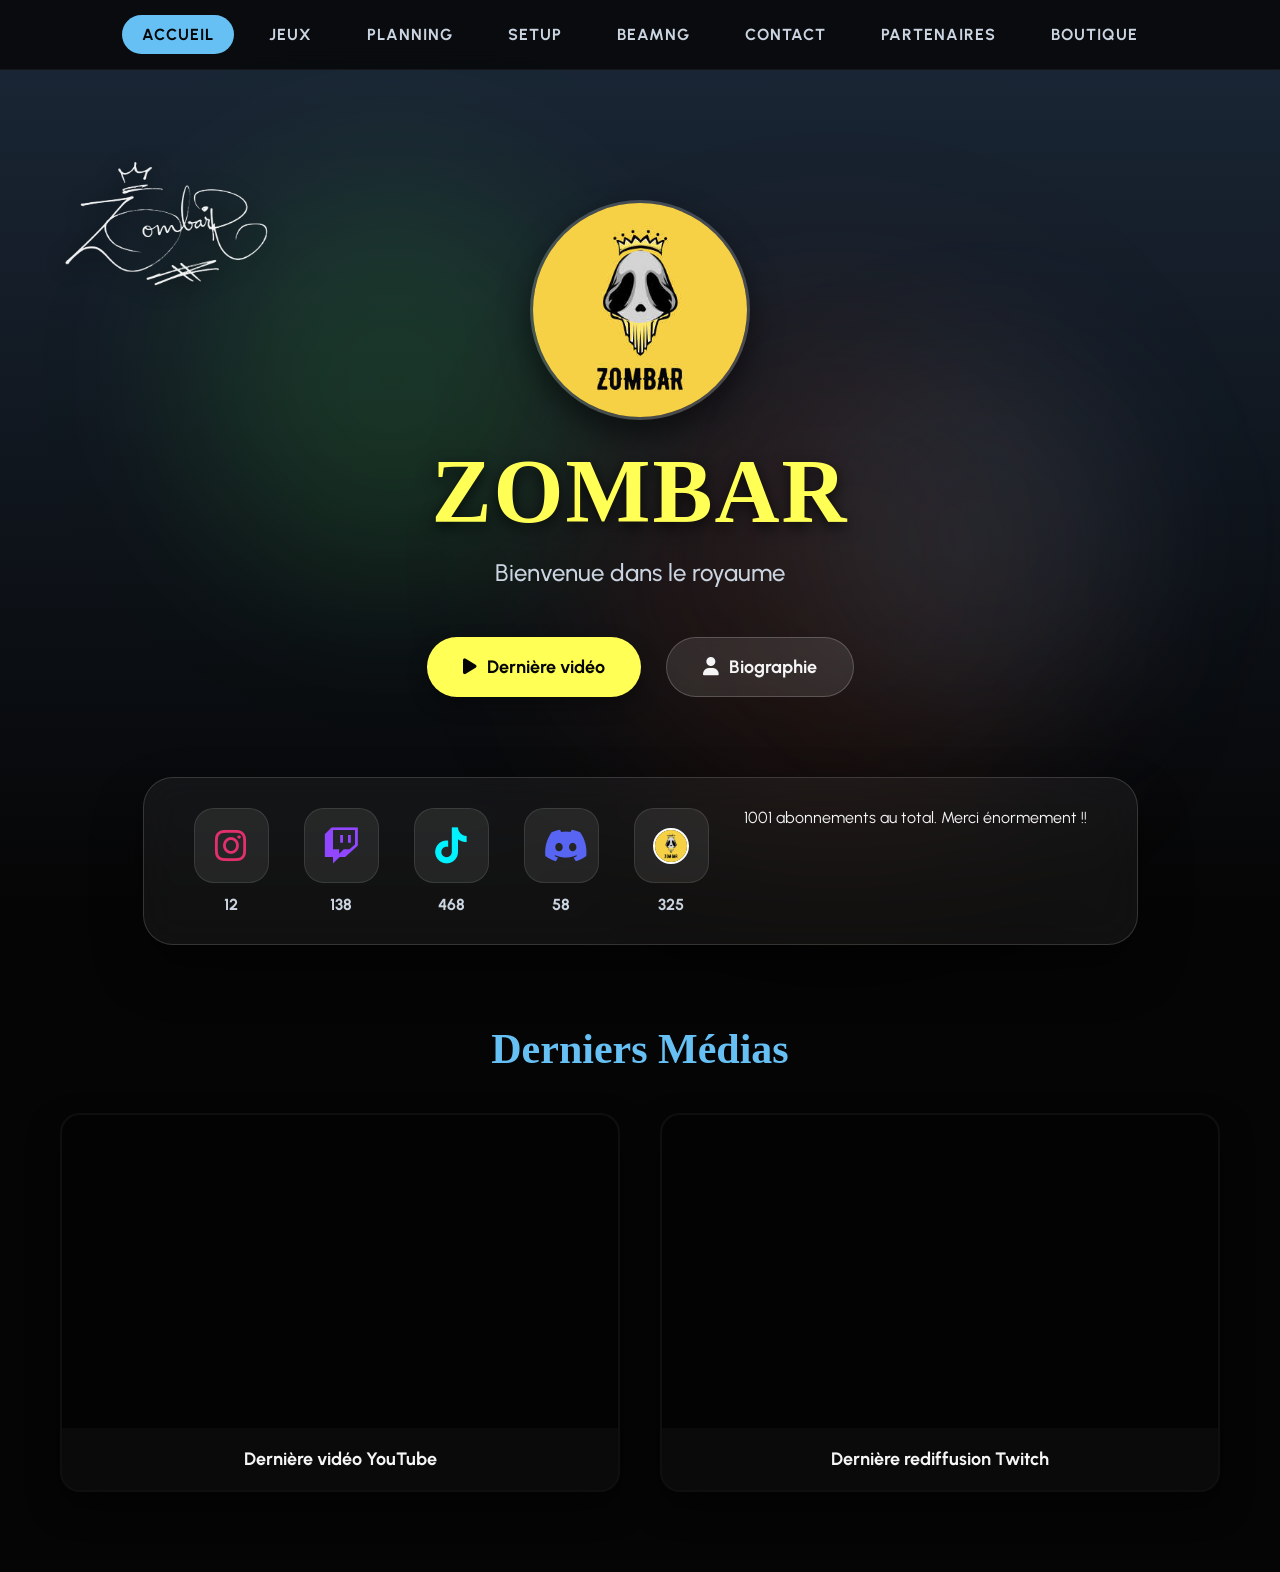
==== index.html @ a359ed3a "Update index.html" ====
<!DOCTYPE html>
<html lang="fr">
<head>
    <!-- Icône pour les onglets du navigateur (Favicon) -->
<link rel="icon" type="image/jpeg" href="logo.jpg?v=9">

<!-- Icône pour l'écran d'accueil iOS (iPhone/iPad) -->
<link rel="apple-touch-icon" href="logo.jpg?v=9">

<!-- Icône de secours pour Android et navigateurs -->
<link rel="shortcut icon" href="logo.jpg?v=9">
    <meta charset="UTF-8">
    <meta name="viewport" content="width=device-width, initial-scale=1.0">
    <title>ZOMBAR - Le Royaume</title>
    <link rel="preconnect" href="https://fonts.googleapis.com">
    <link rel="preconnect" href="https://fonts.gstatic.com" crossorigin>
    <link href="https://fonts.googleapis.com/css2?family=Permanent+Marker&family=Urbanist:wght@400;500;700&display=swap" rel="stylesheet">
    <link rel="stylesheet" href="https://cdnjs.cloudflare.com/ajax/libs/font-awesome/6.5.1/css/all.min.css">
    <link rel="stylesheet" href="style.css?v=7">
</head>
<body>

    <div class="glow-overlay">
        <div class="glow-green"></div>
        <div class="glow-orange"></div>
        <div class="glow-blue"></div>
    </div>

    <header class="site-header">
        <div class="signature-container">
            <img src="signature.png" alt="Signature Zombar" class="signature-img">
        </div>
    </header>

    <main>
        <div class="logo-wrapper">
            <img src="logo.jpg" alt="Logo Zombar" class="logo-img">
        </div>

        <div class="hero-text">
            <h1 class="main-title">ZOMBAR</h1>
            <p class="sub-title">Bienvenue dans le royaume</p>
        </div>

        <div class="hero-buttons">
            <a href="#last-media" class="btn-main">
                <i class="fa-solid fa-play"></i> Dernière vidéo
            </a>
            <a href="biography.html" class="btn-secondary">
                <i class="fa-solid fa-user"></i> Biographie
            </a>
        </div>

        <div class="navbar-container">
            <nav>
                <ul class="navbar">
                    <li class="nav-item"><a href="index.html" style="background: var(--steam-blue); color: var(--dark-bg);">Accueil</a></li>
                    <li class="nav-item"><a href="jeux.html">Jeux</a></li>
                    <li class="nav-item"><a href="planning.html">Planning</a></li>
                    <li class="nav-item"><a href="setup.html">Setup</a></li>
                    <li class="nav-item"><a href="beamng.html">BeamNG</a></li>
                    <li class="nav-item"><a href="suggestions.html">Contact</a></li>
                    <li class="nav-item"><a href="partenaires.html">Partenaires</a></li>
                    <li class="nav-item"><a href="boutique.html">Boutique</a></li>
                </ul>
            </nav>
        </div>

        <div class="social-stats-wrapper">
            <div class="social-glass-box">
                
                <a href="https://instagram.com" target="_blank" class="social-card">
                    <div class="social-icon-box"><i class="fa-brands fa-instagram"></i></div>
                    <div class="social-count">12</div>
                </a>

                <a href="https://twitch.tv/zombarytb" target="_blank" class="social-card">
                    <div class="social-icon-box"><i class="fa-brands fa-twitch"></i></div>
                    <div class="social-count">138</div>
                </a>

                <a href="https://www.tiktok.com/@zombarytb" target="_blank" class="social-card">
                    <div class="social-icon-box"><i class="fa-brands fa-tiktok"></i></div>
                    <div class="social-count">468</div>
                </a>

                <a href="https://discord.gg/CXp7zteBKh" target="_blank" class="social-card">
                    <div class="social-icon-box"><i class="fa-brands fa-discord"></i></div>
                    <div class="social-count">58</div>
                </a>

                <a href="https://www.youtube.com/@zambar4487" target="_blank" class="social-card">
                    <div class="social-icon-box"><img src="logo.jpg" alt="Logo 1" class="custom-logo-net"></div>
                    <div class="social-count">325</div>
                </a>
                <p> 1001 abonnements au total. Merci énormement !! </p>

            </div>
        </div>

        <section id="last-media" class="media-section">
            <h2>Derniers Médias</h2>
            <div class="media-grids">
                
                <div class="video-container">
                    <div class="video-responsive">
                        <iframe src="https://www.youtube.com/watch?v=kzViuHuEqWg" title="Dernière vidéo YouTube" allow="accelerometer; autoplay; clipboard-write; encrypted-media; gyroscope; picture-in-picture; web-share" allowfullscreen></iframe>
                    </div>
                    <div class="video-title">Dernière vidéo YouTube</div>
                </div>
                
                <div class="video-container">
                    <div class="video-responsive"> 
                        <iframe src="https://player.twitch.tv/?channel=zombarytb&parent=localhost&parent=127.0.0.1&parent=zombarytb.github.io" allowfullscreen="true" scrolling="no" style="width: 100%; height: 100%; border: none;"></iframe>
                    </div>
                    <div class="video-title">Dernière rediffusion Twitch</div>
                </div>

            </div>
        </section>

    </main>

</body>
</html>
---- style.css ----
/* =========================================
   1. VARIABLES & RESET
========================================= */
:root {
    --minecraft-green: #55FF55;
    --beamng-orange: #F15A24;
    --steam-blue: #66C0F4;
    --zombar-yellow: #FFFF55;
    --dark-bg: #050505;
    --text-color: #F5F5F5;
    --text-muted: #CBD5E1;
}

* { margin: 0; padding: 0; box-sizing: border-box; }

body {
    font-family: 'Urbanist', sans-serif;
    background-color: var(--dark-bg);
    color: var(--text-color);
    min-height: 100vh;
    overflow-x: hidden;
    position: relative;
    padding-top: 100px; /* Espace pour la navbar fixée */
}

/* =========================================
   2. FOND & LUEURS D'AMBIANCE
========================================= */
body::before {
    content: '';
    position: fixed;
    top: 0; left: 0; width: 100%; height: 100%;
    background: linear-gradient(to bottom, #1b2838 0%, var(--dark-bg) 100%);
    z-index: -2;
}

.glow-overlay { position: fixed; top: 0; left: 0; width: 100%; height: 100%; z-index: -1; pointer-events: none; }

.glow-green {
    position: absolute; top: 20%; left: 15%; width: 400px; height: 400px;
    background: rgba(85, 255, 85, 0.12); border-radius: 50%; filter: blur(80px);
}

.glow-orange {
    position: absolute; bottom: 10%; right: 15%; width: 500px; height: 500px;
    background: rgba(241, 90, 36, 0.1); border-radius: 50%; filter: blur(100px);
}

.glow-blue {
    position: absolute; top: 40%; right: 10%; width: 350px; height: 350px;
    background: rgba(102, 192, 244, 0.08); border-radius: 50%; filter: blur(70px);
}

/* =========================================
   3. EN-TÊTE, SIGNATURE & LOGO
========================================= */
.site-header { padding: 40px 60px; display: flex; justify-content: space-between; position: relative; margin-bottom: 20px; }
.signature-container { position: absolute; top: 40px; left: 60px; z-index: 10; }
.signature-img { 
    height: 160px; width: auto; opacity: 0.95; transition: opacity 0.3s ease;
    filter: brightness(0) invert(1) drop-shadow(0 4px 12px rgba(0, 0, 0, 0.95));
}
.signature-img:hover { opacity: 1; }

.logo-wrapper { 
    margin: 20px auto 20px auto; width: 220px; height: 220px; border-radius: 50%; overflow: hidden;
    border: 3px solid rgba(255, 255, 255, 0.2); box-shadow: 0 15px 30px rgba(0,0,0,0.5);
    animation: floatOnWater 4s infinite ease-in-out;
}
.logo-img { width: 100%; height: 100%; object-fit: cover; }

@keyframes floatOnWater { 0%, 100% { transform: translateY(0) rotate(0deg); } 50% { transform: translateY(-12px) rotate(1.5deg); } }

/* =========================================
   4. NAVBAR FIXÉE EN HAUT
========================================= */
.navbar-container {
    position: fixed; top: 0; left: 0; width: 100%;
    background: rgba(5, 5, 5, 0.8); backdrop-filter: blur(10px);
    z-index: 100; padding: 15px 0; border-bottom: 1px solid rgba(255, 255, 255, 0.05);
}
.navbar { display: flex; justify-content: center; gap: 15px; list-style: none; width: fit-content; margin: 0 auto; }
.nav-item a {
    color: var(--text-muted); text-decoration: none; font-size: 16px; font-weight: 700;
    padding: 10px 20px; border-radius: 30px; transition: all 0.3s ease; display: inline-block; text-transform: uppercase; letter-spacing: 1px;
}
.nav-item a:hover { color: var(--dark-bg); background: var(--steam-blue); box-shadow: 0 0 10px var(--steam-blue); }
.nav-item:nth-child(2) a:hover { background: var(--minecraft-green); box-shadow: 0 0 10px var(--minecraft-green); }
.nav-item:nth-child(3) a:hover { background: var(--zombar-yellow); color: #000; box-shadow: 0 0 10px var(--zombar-yellow); }
.nav-item:nth-child(5) a:hover { background: var(--beamng-orange); box-shadow: 0 0 10px var(--beamng-orange); }
.nav-item:nth-child(7) a:hover { background: var(--zombar-yellow); color: #000; box-shadow: 0 0 10px var(--zombar-yellow); }

/* =========================================
   5. PAGE ACCUEIL (TEXTES & BOUTONS)
========================================= */
.hero-text { text-align: center; margin-bottom: 50px; }
.main-title { font-family: 'Permanent Marker', cursive; font-size: 90px; color: var(--zombar-yellow); letter-spacing: 2px; text-shadow: 0 5px 15px rgba(0,0,0,0.7); margin-top: 10px; }
.sub-title { font-size: 24px; color: var(--text-muted); margin-top: 15px; font-weight: 500; }
.page-title { font-size: 50px; font-family: 'Permanent Marker', cursive; color: var(--zombar-yellow); text-align: center; margin-bottom: 40px; }

.hero-buttons { display: flex; gap: 25px; justify-content: center; margin-bottom: 80px; }
.btn-main {
    background: var(--zombar-yellow); color: #050505; padding: 18px 36px; border-radius: 50px; text-decoration: none; font-weight: 700; font-size: 18px; border: none; cursor: pointer; box-shadow: 0 8px 20px rgba(0,0,0,0.3); transition: transform 0.2s, box-shadow 0.2s; display: flex; align-items: center; gap: 10px;
}
.btn-main:hover { transform: translateY(-3px); box-shadow: 0 12px 25px rgba(255, 255, 136, 0.4); }
.btn-secondary {
    background: rgba(255, 255, 255, 0.1); color: var(--text-color); padding: 18px 36px; border-radius: 50px; text-decoration: none; font-weight: 700; font-size: 18px; border: 1px solid rgba(255, 255, 255, 0.2); backdrop-filter: blur(5px); transition: all 0.3s; display: flex; align-items: center; gap: 10px;
}
.btn-secondary:hover { background: rgba(255, 255, 255, 0.2); border-color: var(--steam-blue); box-shadow: 0 0 10px rgba(102, 192, 244, 0.3); }

/* =========================================
   6. PAGE ACCUEIL (RÉSEAUX SOCIAUX & VIDÉOS)
========================================= */
.social-stats-wrapper { display: flex; justify-content: center; margin-bottom: 80px; }
.social-glass-box {
    background: rgba(255, 255, 255, 0.05); backdrop-filter: blur(20px); border: 1px solid rgba(255, 255, 255, 0.15); border-radius: 30px; padding: 30px 50px; display: flex; gap: 35px; box-shadow: 0 25px 50px rgba(0,0,0,0.4);
}
.social-card { text-align: center; color: var(--text-color); text-decoration: none; transition: transform 0.3s ease; }
.social-card:hover { transform: translateY(-5px); }
.social-icon-box {
    width: 75px; height: 75px; background: rgba(255, 255, 255, 0.08); border-radius: 20px; display: grid; place-items: center; margin: 0 auto 12px auto; border: 1px solid rgba(255, 255, 255, 0.1);
}
.social-icon-box img, .social-icon-box i { width: 36px; height: 36px; font-size: 36px; }
.social-card i.fa-instagram { color: #E1306C; } .social-card i.fa-twitch { color: #9146FF; } .social-card i.fa-tiktok { color: #00f2fe; } .social-card i.fa-discord { color: #5865F2; }
.custom-logo-net { border-radius: 50%; border: 2px solid #fff; }
.social-count { font-size: 16px; font-weight: 700; color: var(--text-muted); }

.media-section { max-width: 1200px; margin: 0 auto 80px auto; padding: 0 20px; }
.media-section h2 { font-size: 42px; font-family: 'Permanent Marker', cursive; color: var(--steam-blue); margin-bottom: 40px; text-align: center; }
.media-grids { display: grid; grid-template-columns: 1fr 1fr; gap: 40px; }
.video-container { background: rgba(0,0,0,0.4); border-radius: 20px; overflow: hidden; border: 2px solid rgba(255, 255, 255, 0.05); box-shadow: 0 15px 30px rgba(0,0,0,0.5); }
.video-responsive { position: relative; padding-bottom: 56.25%; height: 0; overflow: hidden; }
.video-responsive iframe { position: absolute; top: 0; left: 0; width: 100%; height: 100%; border: none; }
.video-title { padding: 20px; background: rgba(255, 255, 255, 0.03); text-align: center; font-weight: 700; font-size: 18px; }

/* =========================================
   7. PAGE JEUX (LES CARTES)
========================================= */
.games-grid { display: grid; grid-template-columns: repeat(auto-fit, minmax(300px, 1fr)); gap: 30px; max-width: 1100px; margin: 40px auto; padding: 0 20px; }
.game-card { background: rgba(255, 255, 255, 0.05); backdrop-filter: blur(10px); border: 1px solid rgba(255, 255, 255, 0.1); border-radius: 20px; padding: 25px; transition: transform 0.3s ease; }
.game-card:hover { transform: translateY(-10px); border-color: var(--steam-blue); }
.game-card h3 { font-family: 'Permanent Marker', cursive; color: var(--zombar-yellow); font-size: 28px; margin-bottom: 15px; }
.game-info { margin-bottom: 15px; font-size: 15px; color: var(--text-muted); line-height: 1.6; }
.game-info strong { color: var(--text-color); }
.game-review { border-top: 1px solid rgba(255, 255, 255, 0.1); padding-top: 15px; font-style: italic; color: #fff; line-height: 1.5; }

/* =========================================
   8. PAGE PLANNING (3-3-1 ALIGNEMENT)
========================================= */
.planning-container { max-width: 900px; margin: 40px auto; padding: 0 20px; }
.planning-grid { display: grid; grid-template-columns: repeat(3, 1fr); gap: 20px; max-width: 900px; margin: 0 auto; }
.planning-grid .day-card:last-child { grid-column: 2; }

.day-card { background: rgba(255, 255, 255, 0.03); padding: 25px; border-radius: 20px; text-align: center; border: 1px solid rgba(255, 255, 255, 0.05); position: relative; overflow: hidden; transition: transform 0.3s ease;}
.day-card:hover { transform: translateY(-5px); background: rgba(255, 255, 255, 0.07); }

.stream-live::before { content: ''; position: absolute; top: 0; left: 0; width: 100%; height: 6px; background: var(--zombar-yellow); box-shadow: 0 0 15px var(--zombar-yellow); }
.no-stream::before { content: ''; position: absolute; top: 0; left: 0; width: 100%; height: 6px; background: var(--steam-blue); box-shadow: 0 0 15px var(--steam-blue); }

.day-name { font-family: 'Permanent Marker', cursive; font-size: 20px; margin-bottom: 15px; display: block; color: var(--zombar-yellow); }
.game-name { font-weight: 700; color: #fff; margin-bottom: 5px; }
.game-type { font-size: 14px; color: var(--steam-blue); margin-bottom: 10px; text-transform: uppercase; }
.time-slot { font-size: 14px; color: var(--text-muted); background: rgba(0,0,0,0.3); padding: 4px 8px; border-radius: 6px; display: inline-block; }

/* =========================================
   9. PAGES SIMPLES (SETUP, CONTACT, BOUTIQUE...)
========================================= */
.page-content {
    max-width: 800px; margin: 40px auto; background: rgba(255, 255, 255, 0.03);
    backdrop-filter: blur(15px); border: 1px solid rgba(255, 255, 255, 0.08);
    border-radius: 24px; padding: 50px; text-align: center; box-shadow: 0 20px 40px rgba(0,0,0,0.3);
}
.page-text { font-size: 18px; line-height: 1.8; color: var(--text-muted); }

/* =========================================
   10. PAGE PARTENAIRES (PC)
========================================= */
.partners-section { max-width: 1000px; margin: 40px auto; padding: 0 20px; }
.partners-grid { display: grid; grid-template-columns: 1fr 1fr; gap: 40px; margin-top: 20px; }

.partner-card { 
    background: rgba(255, 255, 255, 0.04); backdrop-filter: blur(10px); 
    border: 1px solid rgba(255, 255, 255, 0.08); border-radius: 24px; 
    padding: 35px; text-align: center; transition: transform 0.3s ease, border-color 0.3s ease;
    box-shadow: 0 15px 30px rgba(0,0,0,0.3);
}
.partner-card:hover { transform: translateY(-5px); border-color: var(--zombar-yellow); }

.partner-avatar-wrapper { 
    width: 120px; height: 120px; border-radius: 50%; overflow: hidden; 
    margin: 0 auto 20px auto; border: 3px solid rgba(255, 255, 255, 0.2); 
}
.partner-avatar { width: 100%; height: 100%; object-fit: cover; }

.partner-card h3 { font-family: 'Permanent Marker', cursive; color: var(--zombar-yellow); font-size: 26px; margin-bottom: 12px; }
.partner-desc { color: var(--text-muted); font-size: 15px; line-height: 1.6; margin-bottom: 25px; min-height: 50px; }

.btn-partner {
    background: #9146FF; color: #fff; padding: 12px 24px; border-radius: 30px; 
    text-decoration: none; font-weight: 700; font-size: 15px; display: inline-flex; 
    align-items: center; gap: 8px; transition: all 0.3s ease; box-shadow: 0 5px 15px rgba(145, 70, 255, 0.3);
}
.btn-partner:hover { transform: scale(1.05); box-shadow: 0 8px 20px rgba(145, 70, 255, 0.5); background: #a25fff; }

/* ==========================================
   11. TOUTE L'OPTIMISATION MOBILE (Écrans < 768px)
========================================== */
@media screen and (max-width: 768px) {
    
    html, body { font-size: 14px; }
    body { padding-top: 60px; }
    main { padding: 10px; }

    /* --- En-tête & Signature --- */
    .site-header { display: flex; flex-direction: column; align-items: center; padding: 10px 0 0 0; margin-bottom: 0; }
    .signature-container { position: relative; top: 0; left: 0; text-align: center; width: 100%; margin-top: 15px; }
    .signature-img { height: auto; max-width: 130px; }
    .logo-wrapper { margin: 10px auto; width: 150px; height: 150px; }

    .main-title { font-size: 2.2rem; }
    .sub-title { font-size: 1rem; margin-bottom: 15px; }

    /* Boutons compacts */
    .hero-buttons { gap: 8px; margin-bottom: 25px; }
    .hero-buttons .btn-main, .hero-buttons .btn-secondary { padding: 8px 12px; font-size: 0.85rem; }

    /* --- Menu Déroulant Mobile --- */
    .navbar-container {
        position: fixed; top: 0; left: 0; width: 100%; z-index: 9999; padding: 8px;
        background: rgba(15, 15, 15, 0.95); backdrop-filter: blur(8px);
        border-bottom: 1px solid rgba(255, 255, 255, 0.1); margin-bottom: 0;
    }
    .navbar-container::before {
        content: "☰ MENU"; display: block; text-align: center; padding: 8px;
        background: rgba(255, 255, 255, 0.05); border: 1px solid rgba(255, 255, 255, 0.1);
        color: #fff; font-weight: 700; font-size: 0.85rem; border-radius: 6px; cursor: pointer;
    }
    .navbar {
        display: none; flex-direction: column; gap: 5px; padding: 10px;
        background: rgba(20, 20, 20, 0.98); border: 1px solid rgba(255, 255, 255, 0.1);
        border-radius: 6px; margin-top: 5px; width: 100%;
    }
    .navbar-container:hover .navbar, .navbar-container:active .navbar { display: flex; }
    .nav-item a { padding: 8px; font-size: 0.85rem; border-radius: 4px; text-align: center; width: 100%; }

    /* Grille Réseaux Sociaux */
    .social-glass-box { display: grid; grid-template-columns: repeat(2, 1fr); gap: 8px; padding: 8px; }
    .social-card { padding: 8px; font-size: 0.8rem; gap: 6px; }
    .social-card:last-child { grid-column: span 2; }

    /* Vidéos */
    .media-grids { display: flex; flex-direction: column; gap: 15px; }
    .video-responsive { position: relative; padding-bottom: 56.25%; height: 0; overflow: hidden; border-radius: 6px; }
    .video-responsive iframe { position: absolute; top: 0; left: 0; width: 100%; height: 100%; }
    .video-title { font-size: 0.9rem; }

    /* Ajustement Partenaires Mobile */
    .partners-grid { display: flex; flex-direction: column; gap: 20px; }
    .partner-card { padding: 25px; }
    .partner-avatar-wrapper { width: 100px; height: 100px; }
    .partner-card h3 { font-size: 22px; }
    .partner-desc { font-size: 14px; margin-bottom: 18px; }
}
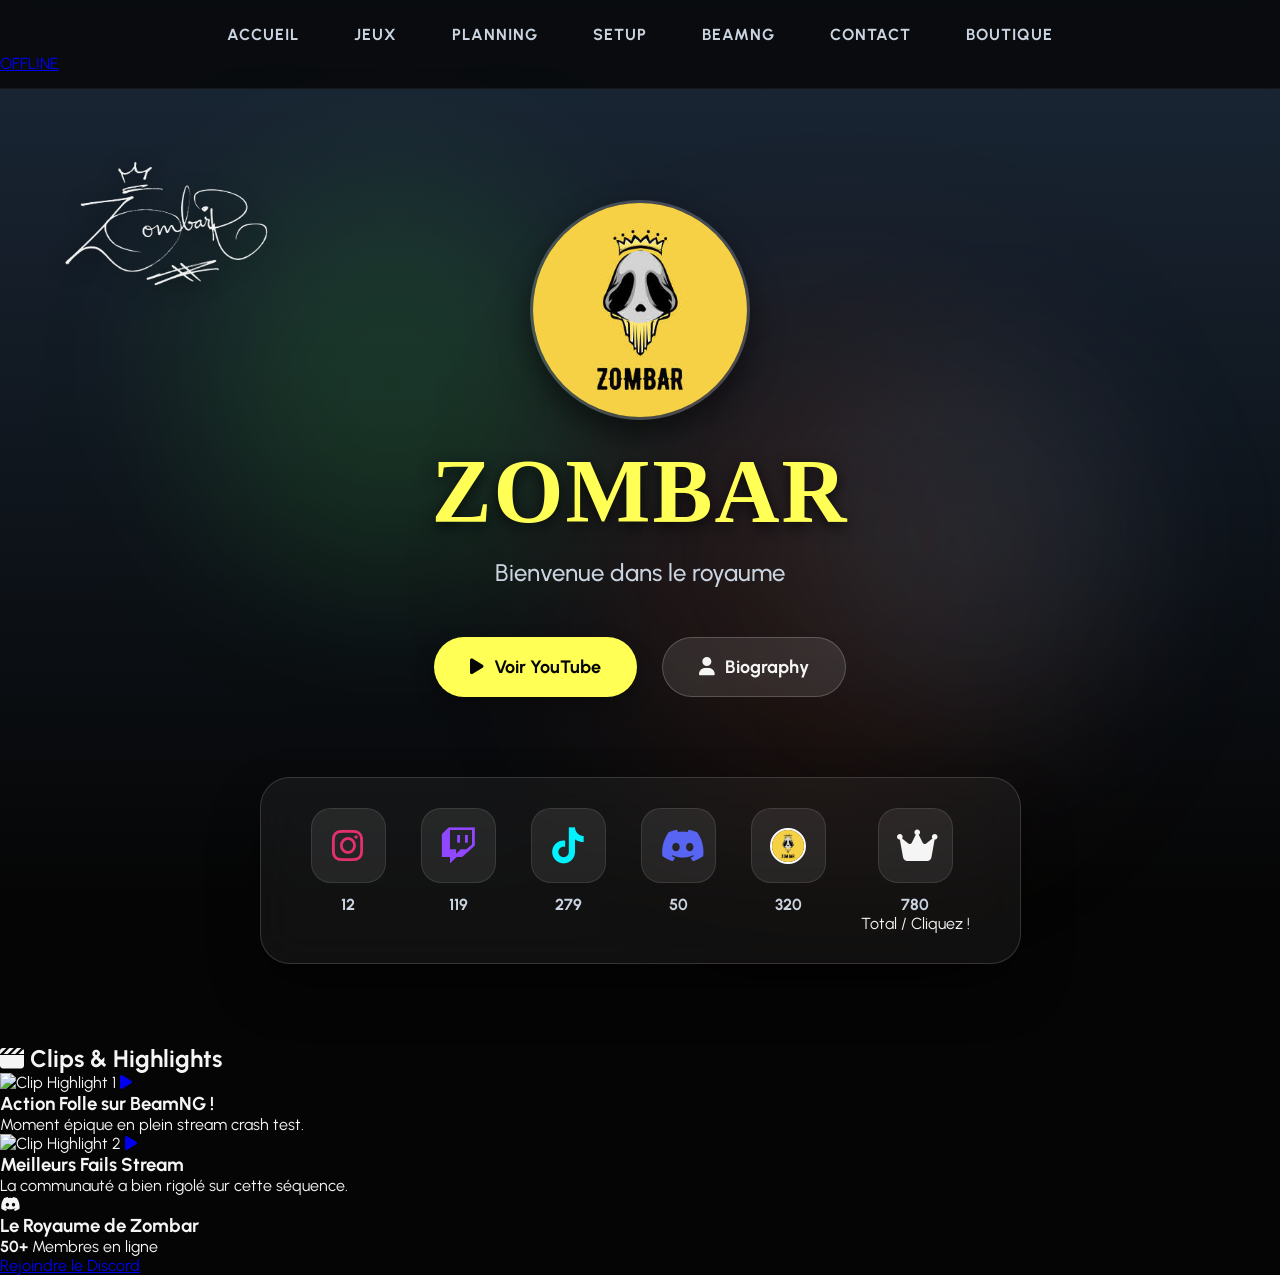
==== commit 05618906: "Add files via upload" ====
--- a/index.html
+++ b/index.html
@@ -1,22 +1,23 @@
 <!DOCTYPE html>
 <html lang="fr">
 <head>
-    <!-- Icône pour les onglets du navigateur (Favicon) -->
-<link rel="icon" type="image/jpeg" href="logo.jpg?v=9">
-
-<!-- Icône pour l'écran d'accueil iOS (iPhone/iPad) -->
-<link rel="apple-touch-icon" href="logo.jpg?v=9">
-
-<!-- Icône de secours pour Android et navigateurs -->
-<link rel="shortcut icon" href="logo.jpg?v=9">
     <meta charset="UTF-8">
     <meta name="viewport" content="width=device-width, initial-scale=1.0">
     <title>ZOMBAR - Le Royaume</title>
+
+    <!-- Icônes / Favicon pour raccourci mobile et onglet -->
+    <link rel="icon" type="image/jpeg" href="logo.jpg?v=10">
+    <link rel="apple-touch-icon" href="logo.jpg?v=10">
+    <link rel="shortcut icon" href="logo.jpg?v=10">
+
+    <!-- Script pour l'effet confettis -->
+    <script src="https://cdn.jsdelivr.net/npm/canvas-confetti@1.6.0/dist/confetti.browser.min.js"></script>
+
     <link rel="preconnect" href="https://fonts.googleapis.com">
     <link rel="preconnect" href="https://fonts.gstatic.com" crossorigin>
     <link href="https://fonts.googleapis.com/css2?family=Permanent+Marker&family=Urbanist:wght@400;500;700&display=swap" rel="stylesheet">
     <link rel="stylesheet" href="https://cdnjs.cloudflare.com/ajax/libs/font-awesome/6.5.1/css/all.min.css">
-    <link rel="stylesheet" href="style.css?v=7">
+    <link rel="stylesheet" href="style.css?v=10">
 </head>
 <body>
 
@@ -43,83 +44,141 @@
         </div>
 
         <div class="hero-buttons">
-            <a href="#last-media" class="btn-main">
-                <i class="fa-solid fa-play"></i> Dernière vidéo
+            <a href="https://www.youtube.com/@zambar4487" target="_blank" class="btn-main">
+                <i class="fa-solid fa-play"></i> Voir YouTube
             </a>
             <a href="biography.html" class="btn-secondary">
-                <i class="fa-solid fa-user"></i> Biographie
+                <i class="fa-solid fa-user"></i> Biography
             </a>
         </div>
 
+        <!-- Navigation principale + Badge Live -->
         <div class="navbar-container">
             <nav>
                 <ul class="navbar">
-                    <li class="nav-item"><a href="index.html" style="background: var(--steam-blue); color: var(--dark-bg);">Accueil</a></li>
+                    <li class="nav-item"><a href="index.html" class="active-nav">Accueil</a></li>
                     <li class="nav-item"><a href="jeux.html">Jeux</a></li>
                     <li class="nav-item"><a href="planning.html">Planning</a></li>
                     <li class="nav-item"><a href="setup.html">Setup</a></li>
                     <li class="nav-item"><a href="beamng.html">BeamNG</a></li>
                     <li class="nav-item"><a href="suggestions.html">Contact</a></li>
-                    <li class="nav-item"><a href="partenaires.html">Partenaires</a></li>
                     <li class="nav-item"><a href="boutique.html">Boutique</a></li>
                 </ul>
             </nav>
+
+            <!-- Badge Live dynamique -->
+            <a href="https://twitch.tv/zombarytb" target="_blank" class="live-badge offline" id="twitch-live-badge">
+                <span class="pulse-dot"></span>
+                <span class="live-text">OFFLINE</span>
+            </a>
         </div>
 
+        <!-- Section Statistiques Réseaux -->
         <div class="social-stats-wrapper">
             <div class="social-glass-box">
                 
+                <!-- Instagram -->
                 <a href="https://instagram.com" target="_blank" class="social-card">
                     <div class="social-icon-box"><i class="fa-brands fa-instagram"></i></div>
                     <div class="social-count">12</div>
                 </a>
 
+                <!-- Twitch -->
                 <a href="https://twitch.tv/zombarytb" target="_blank" class="social-card">
                     <div class="social-icon-box"><i class="fa-brands fa-twitch"></i></div>
-                    <div class="social-count">138</div>
+                    <div class="social-count">119</div>
                 </a>
 
+                <!-- TikTok -->
                 <a href="https://www.tiktok.com/@zombarytb" target="_blank" class="social-card">
                     <div class="social-icon-box"><i class="fa-brands fa-tiktok"></i></div>
-                    <div class="social-count">468</div>
+                    <div class="social-count">279</div>
                 </a>
 
+                <!-- Discord -->
                 <a href="https://discord.gg/CXp7zteBKh" target="_blank" class="social-card">
                     <div class="social-icon-box"><i class="fa-brands fa-discord"></i></div>
-                    <div class="social-count">58</div>
+                    <div class="social-count">50</div>
                 </a>
 
+                <!-- YouTube -->
                 <a href="https://www.youtube.com/@zambar4487" target="_blank" class="social-card">
                     <div class="social-icon-box"><img src="logo.jpg" alt="Logo 1" class="custom-logo-net"></div>
-                    <div class="social-count">325</div>
+                    <div class="social-count">320</div>
                 </a>
-                <p> 1001 abonnements au total. Merci énormement !! </p>
+
+                <!-- Carte Total Communauté (Interactive) -->
+                <div class="social-card total-community-card" id="total-subs-btn">
+                    <div class="social-icon-box crown-icon">
+                        <i class="fa-solid fa-crown"></i>
+                    </div>
+                    <div class="social-count" id="total-count">780</div>
+                    <span class="total-sub-label">Total / Cliquez !</span>
+                </div>
 
             </div>
         </div>
 
-        <section id="last-media" class="media-section">
-            <h2>Derniers Médias</h2>
-            <div class="media-grids">
+        <!-- SECTION : GALERIE CLIPS & HIGHLIGHTS -->
+        <section class="section-container scroll-reveal">
+            <h2 class="section-title"><i class="fa-solid fa-clapperboard"></i> Clips & Highlights</h2>
+            <div class="highlights-grid">
                 
-                <div class="video-container">
-                    <div class="video-responsive">
-                        <iframe src="https://www.youtube.com/watch?v=kzViuHuEqWg" title="Dernière vidéo YouTube" allow="accelerometer; autoplay; clipboard-write; encrypted-media; gyroscope; picture-in-picture; web-share" allowfullscreen></iframe>
+                <div class="clip-card">
+                    <div class="clip-thumbnail">
+                        <img src="https://img.youtube.com/vi/dQw4w9WgXcQ/hqdefault.jpg" alt="Clip Highlight 1">
+                        <a href="https://www.youtube.com/@zambar4487" target="_blank" class="play-btn-overlay">
+                            <i class="fa-solid fa-play"></i>
+                        </a>
                     </div>
-                    <div class="video-title">Dernière vidéo YouTube</div>
+                    <div class="clip-info">
+                        <h3>Action Folle sur BeamNG !</h3>
+                        <p>Moment épique en plein stream crash test.</p>
+                    </div>
                 </div>
-                
-                <div class="video-container">
-                    <div class="video-responsive"> 
-                        <iframe src="https://player.twitch.tv/?channel=zombarytb&parent=localhost&parent=127.0.0.1&parent=zombarytb.github.io" allowfullscreen="true" scrolling="no" style="width: 100%; height: 100%; border: none;"></iframe>
+
+                <div class="clip-card">
+                    <div class="clip-thumbnail">
+                        <img src="https://img.youtube.com/vi/dQw4w9WgXcQ/hqdefault.jpg" alt="Clip Highlight 2">
+                        <a href="https://www.youtube.com/@zambar4487" target="_blank" class="play-btn-overlay">
+                            <i class="fa-solid fa-play"></i>
+                        </a>
                     </div>
-                    <div class="video-title">Dernière rediffusion Twitch</div>
+                    <div class="clip-info">
+                        <h3>Meilleurs Fails Stream</h3>
+                        <p>La communauté a bien rigolé sur cette séquence.</p>
+                    </div>
                 </div>
 
             </div>
         </section>
 
+        <!-- SECTION : WIDGET DISCORD INTERACTIF -->
+        <section class="section-container scroll-reveal">
+            <div class="discord-widget-card">
+                <div class="discord-header">
+                    <div class="discord-brand">
+                        <i class="fa-brands fa-discord discord-logo-icon"></i>
+                        <div>
+                            <h3>Le Royaume de Zombar</h3>
+                            <span class="discord-status-text">
+                                <span class="discord-online-dot"></span> 
+                                <strong id="discord-online-count">--</strong> Membres en ligne
+                            </span>
+                        </div>
+                    </div>
+                    <a href="https://discord.gg/CXp7zteBKh" target="_blank" class="btn-discord-join">
+                        Rejoindre le Discord
+                    </a>
+                </div>
+                <div class="discord-members-preview" id="discord-members-list">
+                    <!-- Avatars générés dynamiquement par le JS -->
+                </div>
+            </div>
+        </section>
+
     </main>
 
+    <script src="script.js?v=10"></script>
 </body>
-</html>
+</html>
--- a/style.css
+++ b/style.css
@@ -260,4 +260,233 @@
     .partner-avatar-wrapper { width: 100px; height: 100px; }
     .partner-card h3 { font-size: 22px; }
     .partner-desc { font-size: 14px; margin-bottom: 18px; }
+    /* =========================================================================
+   1. BADGE "EN LIVE" DYNAMIQUE
+   ========================================================================= */
+.live-badge {
+    display: inline-flex;
+    align-items: center;
+    gap: 8px;
+    padding: 6px 14px;
+    border-radius: 20px;
+    font-size: 12px;
+    font-weight: 700;
+    text-transform: uppercase;
+    text-decoration: none;
+    letter-spacing: 1px;
+    margin-top: 12px;
+    transition: all 0.3s ease;
+    backdrop-filter: blur(8px);
+}
+
+.live-badge.offline {
+    background: rgba(255, 255, 255, 0.08);
+    color: #888;
+    border: 1px solid rgba(255, 255, 255, 0.15);
+}
+
+.live-badge.offline .pulse-dot {
+    width: 8px;
+    height: 8px;
+    border-radius: 50%;
+    background: #666;
+}
+
+.live-badge.is-live {
+    background: rgba(255, 0, 55, 0.2);
+    color: #ff3355;
+    border: 1px solid #ff3355;
+    box-shadow: 0 0 15px rgba(255, 0, 85, 0.4);
+}
+
+.live-badge.is-live .pulse-dot {
+    width: 9px;
+    height: 9px;
+    border-radius: 50%;
+    background: #ff0037;
+    box-shadow: 0 0 10px #ff0037;
+    animation: livePulse 1.2s infinite alternate;
+}
+
+@keyframes livePulse {
+    0% { transform: scale(0.8); opacity: 0.5; }
+    100% { transform: scale(1.3); opacity: 1; }
+}
+
+/* =========================================================================
+   2. GALERIE CLIPS & HIGHLIGHTS
+   ========================================================================= */
+.section-container {
+    width: 100%;
+    max-width: 1000px;
+    margin: 40px auto;
+    padding: 0 20px;
+}
+
+.section-title {
+    font-size: 22px;
+    color: #fff;
+    margin-bottom: 20px;
+    display: flex;
+    align-items: center;
+    gap: 10px;
+    letter-spacing: 1px;
+}
+
+.highlights-grid {
+    display: grid;
+    grid-template-columns: repeat(auto-fit, minmax(280px, 1fr));
+    gap: 20px;
+}
+
+.clip-card {
+    background: rgba(18, 18, 24, 0.7);
+    border: 1px solid rgba(255, 255, 255, 0.1);
+    border-radius: 12px;
+    overflow: hidden;
+    transition: transform 0.3s ease, border-color 0.3s ease;
+}
+
+.clip-card:hover {
+    transform: translateY(-5px);
+    border-color: var(--zombar-yellow, #ffd700);
+}
+
+.clip-thumbnail {
+    position: relative;
+    width: 100%;
+    aspect-ratio: 16 / 9;
+    overflow: hidden;
+}
+
+.clip-thumbnail img {
+    width: 100%;
+    height: 100%;
+    object-fit: cover;
+    transition: transform 0.3s ease;
+}
+
+.clip-card:hover .clip-thumbnail img {
+    transform: scale(1.05);
+}
+
+.play-btn-overlay {
+    position: absolute;
+    inset: 0;
+    background: rgba(0, 0, 0, 0.4);
+    display: flex;
+    align-items: center;
+    justify-content: center;
+    color: #fff;
+    font-size: 24px;
+    text-decoration: none;
+    opacity: 0.8;
+    transition: opacity 0.3s ease, background 0.3s ease;
+}
+
+.clip-card:hover .play-btn-overlay {
+    opacity: 1;
+    background: rgba(0, 0, 0, 0.2);
+}
+
+.clip-info {
+    padding: 15px;
+}
+
+.clip-info h3 {
+    font-size: 16px;
+    color: #fff;
+    margin-bottom: 5px;
+}
+
+.clip-info p {
+    font-size: 13px;
+    color: rgba(255, 255, 255, 0.6);
+}
+
+/* =========================================================================
+   3. WIDGET DISCORD INTERACTIF
+   ========================================================================= */
+.discord-widget-card {
+    background: rgba(88, 101, 242, 0.08);
+    border: 1px solid rgba(88, 101, 242, 0.3);
+    border-radius: 16px;
+    padding: 24px;
+    backdrop-filter: blur(10px);
+}
+
+.discord-header {
+    display: flex;
+    align-items: center;
+    justify-content: space-between;
+    flex-wrap: wrap;
+    gap: 15px;
+}
+
+.discord-brand {
+    display: flex;
+    align-items: center;
+    gap: 15px;
+}
+
+.discord-logo-icon {
+    font-size: 36px;
+    color: #5865F2;
+}
+
+.discord-brand h3 {
+    color: #fff;
+    font-size: 18px;
+    margin: 0;
+}
+
+.discord-status-text {
+    font-size: 13px;
+    color: rgba(255, 255, 255, 0.7);
+    display: flex;
+    align-items: center;
+    gap: 6px;
+    margin-top: 4px;
+}
+
+.discord-online-dot {
+    width: 8px;
+    height: 8px;
+    border-radius: 50%;
+    background: #23a55a;
+    box-shadow: 0 0 8px #23a55a;
+}
+
+.btn-discord-join {
+    background: #5865F2;
+    color: #fff;
+    padding: 10px 20px;
+    border-radius: 8px;
+    text-decoration: none;
+    font-weight: 700;
+    font-size: 14px;
+    transition: background 0.3s ease, transform 0.2s ease;
+}
+
+.btn-discord-join:hover {
+    background: #4752C4;
+    transform: scale(1.03);
+}
+
+.discord-members-preview {
+    display: flex;
+    align-items: center;
+    gap: 10px;
+    margin-top: 20px;
+    overflow-x: auto;
+    padding-bottom: 5px;
+}
+
+.discord-avatar-item {
+    width: 36px;
+    height: 36px;
+    border-radius: 50%;
+    border: 2px solid #5865F2;
+    object-fit: cover;
+}
 }
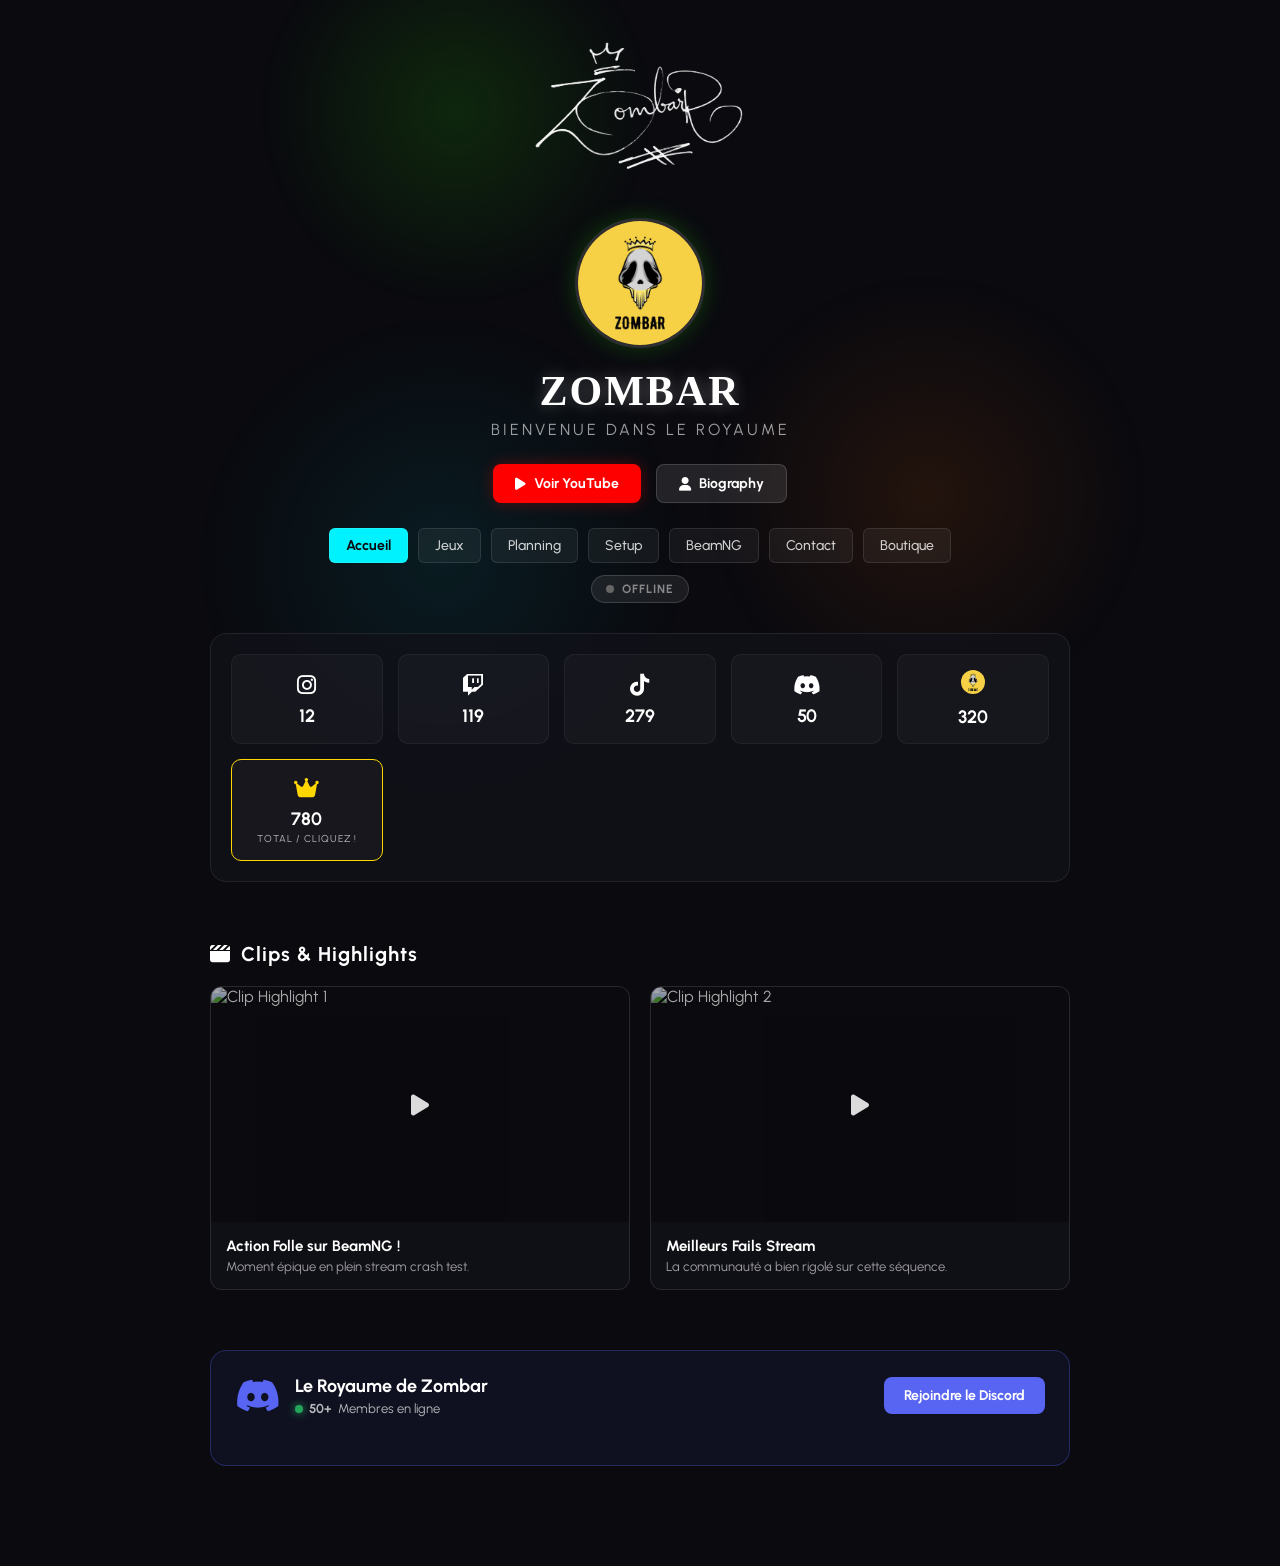
==== commit 85a21ea3: "Add files via upload" ====
--- a/index.html
+++ b/index.html
@@ -6,9 +6,9 @@
     <title>ZOMBAR - Le Royaume</title>
 
     <!-- Icônes / Favicon pour raccourci mobile et onglet -->
-    <link rel="icon" type="image/jpeg" href="logo.jpg?v=10">
-    <link rel="apple-touch-icon" href="logo.jpg?v=10">
-    <link rel="shortcut icon" href="logo.jpg?v=10">
+    <link rel="icon" type="image/jpeg" href="logo.jpg?v=11">
+    <link rel="apple-touch-icon" href="logo.jpg?v=11">
+    <link rel="shortcut icon" href="logo.jpg?v=11">
 
     <!-- Script pour l'effet confettis -->
     <script src="https://cdn.jsdelivr.net/npm/canvas-confetti@1.6.0/dist/confetti.browser.min.js"></script>
@@ -17,7 +17,7 @@
     <link rel="preconnect" href="https://fonts.gstatic.com" crossorigin>
     <link href="https://fonts.googleapis.com/css2?family=Permanent+Marker&family=Urbanist:wght@400;500;700&display=swap" rel="stylesheet">
     <link rel="stylesheet" href="https://cdnjs.cloudflare.com/ajax/libs/font-awesome/6.5.1/css/all.min.css">
-    <link rel="stylesheet" href="style.css?v=10">
+    <link rel="stylesheet" href="style.css?v=11">
 </head>
 <body>
 
@@ -103,7 +103,7 @@
 
                 <!-- YouTube -->
                 <a href="https://www.youtube.com/@zambar4487" target="_blank" class="social-card">
-                    <div class="social-icon-box"><img src="logo.jpg" alt="Logo 1" class="custom-logo-net"></div>
+                    <div class="social-icon-box"><img src="logo.jpg" alt="Logo" class="custom-logo-net"></div>
                     <div class="social-count">320</div>
                 </a>
 
@@ -179,6 +179,6 @@
 
     </main>
 
-    <script src="script.js?v=10"></script>
+    <script src="script.js?v=11"></script>
 </body>
 </html>
--- a/style.css
+++ b/style.css
@@ -1,267 +1,207 @@
-/* =========================================
-   1. VARIABLES & RESET
-========================================= */
+/* =========================================================================
+   VARIABLES GLOBALES & RESET
+   ========================================================================= */
 :root {
-    --minecraft-green: #55FF55;
-    --beamng-orange: #F15A24;
-    --steam-blue: #66C0F4;
-    --zombar-yellow: #FFFF55;
-    --dark-bg: #050505;
-    --text-color: #F5F5F5;
-    --text-muted: #CBD5E1;
-}
-
-* { margin: 0; padding: 0; box-sizing: border-box; }
-
-body {
-    font-family: 'Urbanist', sans-serif;
-    background-color: var(--dark-bg);
-    color: var(--text-color);
+    --dark-bg: #0a0a0f;
+    --card-bg: rgba(18, 18, 26, 0.75);
+    --zombar-green: #33ff00;
+    --zombar-orange: #ff6600;
+    --zombar-yellow: #ffd700;
+    --steam-blue: #00f2fe;
+    --discord-blurple: #5865F2;
+    --font-primary: 'Urbanist', sans-serif;
+    --font-title: 'Permanent Marker', cursive;
+}
+
+* {
+    margin: 0;
+    padding: 0;
+    box-sizing: border-box;
+}
+
+html, body {
+    width: 100%;
     min-height: 100vh;
     overflow-x: hidden;
+    overflow-y: auto;
+}
+
+body {
+    background-color: var(--dark-bg);
+    color: #ffffff;
+    font-family: var(--font-primary);
     position: relative;
-    padding-top: 100px; /* Espace pour la navbar fixée */
-}
-
-/* =========================================
-   2. FOND & LUEURS D'AMBIANCE
-========================================= */
-body::before {
-    content: '';
+}
+
+/* =========================================================================
+   EFFETS D'ARRIÈRE-PLAN (GLOW)
+   ========================================================================= */
+.glow-overlay {
     position: fixed;
-    top: 0; left: 0; width: 100%; height: 100%;
-    background: linear-gradient(to bottom, #1b2838 0%, var(--dark-bg) 100%);
-    z-index: -2;
-}
-
-.glow-overlay { position: fixed; top: 0; left: 0; width: 100%; height: 100%; z-index: -1; pointer-events: none; }
+    inset: 0;
+    pointer-events: none;
+    z-index: 0;
+}
 
 .glow-green {
-    position: absolute; top: 20%; left: 15%; width: 400px; height: 400px;
-    background: rgba(85, 255, 85, 0.12); border-radius: 50%; filter: blur(80px);
+    position: absolute;
+    top: -10%;
+    left: 20%;
+    width: 400px;
+    height: 400px;
+    background: radial-gradient(circle, rgba(51, 255, 0, 0.12) 0%, transparent 70%);
 }
 
 .glow-orange {
-    position: absolute; bottom: 10%; right: 15%; width: 500px; height: 500px;
-    background: rgba(241, 90, 36, 0.1); border-radius: 50%; filter: blur(100px);
+    position: absolute;
+    top: 30%;
+    right: 10%;
+    width: 450px;
+    height: 450px;
+    background: radial-gradient(circle, rgba(255, 102, 0, 0.1) 0%, transparent 70%);
 }
 
 .glow-blue {
-    position: absolute; top: 40%; right: 10%; width: 350px; height: 350px;
-    background: rgba(102, 192, 244, 0.08); border-radius: 50%; filter: blur(70px);
-}
-
-/* =========================================
-   3. EN-TÊTE, SIGNATURE & LOGO
-========================================= */
-.site-header { padding: 40px 60px; display: flex; justify-content: space-between; position: relative; margin-bottom: 20px; }
-.signature-container { position: absolute; top: 40px; left: 60px; z-index: 10; }
-.signature-img { 
-    height: 160px; width: auto; opacity: 0.95; transition: opacity 0.3s ease;
-    filter: brightness(0) invert(1) drop-shadow(0 4px 12px rgba(0, 0, 0, 0.95));
-}
-.signature-img:hover { opacity: 1; }
-
-.logo-wrapper { 
-    margin: 20px auto 20px auto; width: 220px; height: 220px; border-radius: 50%; overflow: hidden;
-    border: 3px solid rgba(255, 255, 255, 0.2); box-shadow: 0 15px 30px rgba(0,0,0,0.5);
-    animation: floatOnWater 4s infinite ease-in-out;
-}
-.logo-img { width: 100%; height: 100%; object-fit: cover; }
-
-@keyframes floatOnWater { 0%, 100% { transform: translateY(0) rotate(0deg); } 50% { transform: translateY(-12px) rotate(1.5deg); } }
-
-/* =========================================
-   4. NAVBAR FIXÉE EN HAUT
-========================================= */
+    position: absolute;
+    bottom: 10%;
+    left: 15%;
+    width: 500px;
+    height: 500px;
+    background: radial-gradient(circle, rgba(0, 242, 254, 0.08) 0%, transparent 70%);
+}
+
+/* =========================================================================
+   HEADER & LOGO
+   ========================================================================= */
+.site-header {
+    display: flex;
+    justify-content: center;
+    padding: 20px;
+    position: relative;
+    z-index: 10;
+}
+
+.signature-img {
+    max-width: 220px;
+    height: auto;
+}
+
+main {
+    position: relative;
+    z-index: 10;
+    display: flex;
+    flex-direction: column;
+    align-items: center;
+    padding-bottom: 60px;
+}
+
+.logo-wrapper {
+    margin-top: 10px;
+}
+
+.logo-img {
+    width: 130px;
+    height: 130px;
+    border-radius: 50%;
+    border: 3px solid rgba(255, 255, 255, 0.15);
+    box-shadow: 0 0 25px rgba(51, 255, 0, 0.2);
+    object-fit: cover;
+}
+
+.hero-text {
+    text-align: center;
+    margin: 15px 0 25px;
+}
+
+.main-title {
+    font-family: var(--font-title);
+    font-size: 42px;
+    letter-spacing: 2px;
+    color: #fff;
+    text-shadow: 0 0 15px rgba(255, 255, 255, 0.3);
+}
+
+.sub-title {
+    font-size: 16px;
+    color: rgba(255, 255, 255, 0.6);
+    text-transform: uppercase;
+    letter-spacing: 3px;
+    margin-top: 5px;
+}
+
+/* =========================================================================
+   BOUTONS HERO & NAVIGATION
+   ========================================================================= */
+.hero-buttons {
+    display: flex;
+    gap: 15px;
+    margin-bottom: 25px;
+}
+
+.btn-main, .btn-secondary {
+    display: inline-flex;
+    align-items: center;
+    gap: 8px;
+    padding: 10px 22px;
+    border-radius: 8px;
+    text-decoration: none;
+    font-weight: 700;
+    font-size: 14px;
+    transition: transform 0.2s ease, box-shadow 0.2s ease;
+}
+
+.btn-main {
+    background: #ff0000;
+    color: #fff;
+    box-shadow: 0 0 15px rgba(255, 0, 0, 0.3);
+}
+
+.btn-secondary {
+    background: rgba(255, 255, 255, 0.1);
+    color: #fff;
+    border: 1px solid rgba(255, 255, 255, 0.15);
+}
+
+.btn-main:hover, .btn-secondary:hover {
+    transform: translateY(-2px);
+}
+
 .navbar-container {
-    position: fixed; top: 0; left: 0; width: 100%;
-    background: rgba(5, 5, 5, 0.8); backdrop-filter: blur(10px);
-    z-index: 100; padding: 15px 0; border-bottom: 1px solid rgba(255, 255, 255, 0.05);
-}
-.navbar { display: flex; justify-content: center; gap: 15px; list-style: none; width: fit-content; margin: 0 auto; }
+    display: flex;
+    flex-direction: column;
+    align-items: center;
+    margin-bottom: 30px;
+}
+
+.navbar {
+    display: flex;
+    flex-wrap: wrap;
+    justify-content: center;
+    gap: 10px;
+    list-style: none;
+}
+
 .nav-item a {
-    color: var(--text-muted); text-decoration: none; font-size: 16px; font-weight: 700;
-    padding: 10px 20px; border-radius: 30px; transition: all 0.3s ease; display: inline-block; text-transform: uppercase; letter-spacing: 1px;
-}
-.nav-item a:hover { color: var(--dark-bg); background: var(--steam-blue); box-shadow: 0 0 10px var(--steam-blue); }
-.nav-item:nth-child(2) a:hover { background: var(--minecraft-green); box-shadow: 0 0 10px var(--minecraft-green); }
-.nav-item:nth-child(3) a:hover { background: var(--zombar-yellow); color: #000; box-shadow: 0 0 10px var(--zombar-yellow); }
-.nav-item:nth-child(5) a:hover { background: var(--beamng-orange); box-shadow: 0 0 10px var(--beamng-orange); }
-.nav-item:nth-child(7) a:hover { background: var(--zombar-yellow); color: #000; box-shadow: 0 0 10px var(--zombar-yellow); }
-
-/* =========================================
-   5. PAGE ACCUEIL (TEXTES & BOUTONS)
-========================================= */
-.hero-text { text-align: center; margin-bottom: 50px; }
-.main-title { font-family: 'Permanent Marker', cursive; font-size: 90px; color: var(--zombar-yellow); letter-spacing: 2px; text-shadow: 0 5px 15px rgba(0,0,0,0.7); margin-top: 10px; }
-.sub-title { font-size: 24px; color: var(--text-muted); margin-top: 15px; font-weight: 500; }
-.page-title { font-size: 50px; font-family: 'Permanent Marker', cursive; color: var(--zombar-yellow); text-align: center; margin-bottom: 40px; }
-
-.hero-buttons { display: flex; gap: 25px; justify-content: center; margin-bottom: 80px; }
-.btn-main {
-    background: var(--zombar-yellow); color: #050505; padding: 18px 36px; border-radius: 50px; text-decoration: none; font-weight: 700; font-size: 18px; border: none; cursor: pointer; box-shadow: 0 8px 20px rgba(0,0,0,0.3); transition: transform 0.2s, box-shadow 0.2s; display: flex; align-items: center; gap: 10px;
-}
-.btn-main:hover { transform: translateY(-3px); box-shadow: 0 12px 25px rgba(255, 255, 136, 0.4); }
-.btn-secondary {
-    background: rgba(255, 255, 255, 0.1); color: var(--text-color); padding: 18px 36px; border-radius: 50px; text-decoration: none; font-weight: 700; font-size: 18px; border: 1px solid rgba(255, 255, 255, 0.2); backdrop-filter: blur(5px); transition: all 0.3s; display: flex; align-items: center; gap: 10px;
-}
-.btn-secondary:hover { background: rgba(255, 255, 255, 0.2); border-color: var(--steam-blue); box-shadow: 0 0 10px rgba(102, 192, 244, 0.3); }
-
-/* =========================================
-   6. PAGE ACCUEIL (RÉSEAUX SOCIAUX & VIDÉOS)
-========================================= */
-.social-stats-wrapper { display: flex; justify-content: center; margin-bottom: 80px; }
-.social-glass-box {
-    background: rgba(255, 255, 255, 0.05); backdrop-filter: blur(20px); border: 1px solid rgba(255, 255, 255, 0.15); border-radius: 30px; padding: 30px 50px; display: flex; gap: 35px; box-shadow: 0 25px 50px rgba(0,0,0,0.4);
-}
-.social-card { text-align: center; color: var(--text-color); text-decoration: none; transition: transform 0.3s ease; }
-.social-card:hover { transform: translateY(-5px); }
-.social-icon-box {
-    width: 75px; height: 75px; background: rgba(255, 255, 255, 0.08); border-radius: 20px; display: grid; place-items: center; margin: 0 auto 12px auto; border: 1px solid rgba(255, 255, 255, 0.1);
-}
-.social-icon-box img, .social-icon-box i { width: 36px; height: 36px; font-size: 36px; }
-.social-card i.fa-instagram { color: #E1306C; } .social-card i.fa-twitch { color: #9146FF; } .social-card i.fa-tiktok { color: #00f2fe; } .social-card i.fa-discord { color: #5865F2; }
-.custom-logo-net { border-radius: 50%; border: 2px solid #fff; }
-.social-count { font-size: 16px; font-weight: 700; color: var(--text-muted); }
-
-.media-section { max-width: 1200px; margin: 0 auto 80px auto; padding: 0 20px; }
-.media-section h2 { font-size: 42px; font-family: 'Permanent Marker', cursive; color: var(--steam-blue); margin-bottom: 40px; text-align: center; }
-.media-grids { display: grid; grid-template-columns: 1fr 1fr; gap: 40px; }
-.video-container { background: rgba(0,0,0,0.4); border-radius: 20px; overflow: hidden; border: 2px solid rgba(255, 255, 255, 0.05); box-shadow: 0 15px 30px rgba(0,0,0,0.5); }
-.video-responsive { position: relative; padding-bottom: 56.25%; height: 0; overflow: hidden; }
-.video-responsive iframe { position: absolute; top: 0; left: 0; width: 100%; height: 100%; border: none; }
-.video-title { padding: 20px; background: rgba(255, 255, 255, 0.03); text-align: center; font-weight: 700; font-size: 18px; }
-
-/* =========================================
-   7. PAGE JEUX (LES CARTES)
-========================================= */
-.games-grid { display: grid; grid-template-columns: repeat(auto-fit, minmax(300px, 1fr)); gap: 30px; max-width: 1100px; margin: 40px auto; padding: 0 20px; }
-.game-card { background: rgba(255, 255, 255, 0.05); backdrop-filter: blur(10px); border: 1px solid rgba(255, 255, 255, 0.1); border-radius: 20px; padding: 25px; transition: transform 0.3s ease; }
-.game-card:hover { transform: translateY(-10px); border-color: var(--steam-blue); }
-.game-card h3 { font-family: 'Permanent Marker', cursive; color: var(--zombar-yellow); font-size: 28px; margin-bottom: 15px; }
-.game-info { margin-bottom: 15px; font-size: 15px; color: var(--text-muted); line-height: 1.6; }
-.game-info strong { color: var(--text-color); }
-.game-review { border-top: 1px solid rgba(255, 255, 255, 0.1); padding-top: 15px; font-style: italic; color: #fff; line-height: 1.5; }
-
-/* =========================================
-   8. PAGE PLANNING (3-3-1 ALIGNEMENT)
-========================================= */
-.planning-container { max-width: 900px; margin: 40px auto; padding: 0 20px; }
-.planning-grid { display: grid; grid-template-columns: repeat(3, 1fr); gap: 20px; max-width: 900px; margin: 0 auto; }
-.planning-grid .day-card:last-child { grid-column: 2; }
-
-.day-card { background: rgba(255, 255, 255, 0.03); padding: 25px; border-radius: 20px; text-align: center; border: 1px solid rgba(255, 255, 255, 0.05); position: relative; overflow: hidden; transition: transform 0.3s ease;}
-.day-card:hover { transform: translateY(-5px); background: rgba(255, 255, 255, 0.07); }
-
-.stream-live::before { content: ''; position: absolute; top: 0; left: 0; width: 100%; height: 6px; background: var(--zombar-yellow); box-shadow: 0 0 15px var(--zombar-yellow); }
-.no-stream::before { content: ''; position: absolute; top: 0; left: 0; width: 100%; height: 6px; background: var(--steam-blue); box-shadow: 0 0 15px var(--steam-blue); }
-
-.day-name { font-family: 'Permanent Marker', cursive; font-size: 20px; margin-bottom: 15px; display: block; color: var(--zombar-yellow); }
-.game-name { font-weight: 700; color: #fff; margin-bottom: 5px; }
-.game-type { font-size: 14px; color: var(--steam-blue); margin-bottom: 10px; text-transform: uppercase; }
-.time-slot { font-size: 14px; color: var(--text-muted); background: rgba(0,0,0,0.3); padding: 4px 8px; border-radius: 6px; display: inline-block; }
-
-/* =========================================
-   9. PAGES SIMPLES (SETUP, CONTACT, BOUTIQUE...)
-========================================= */
-.page-content {
-    max-width: 800px; margin: 40px auto; background: rgba(255, 255, 255, 0.03);
-    backdrop-filter: blur(15px); border: 1px solid rgba(255, 255, 255, 0.08);
-    border-radius: 24px; padding: 50px; text-align: center; box-shadow: 0 20px 40px rgba(0,0,0,0.3);
-}
-.page-text { font-size: 18px; line-height: 1.8; color: var(--text-muted); }
-
-/* =========================================
-   10. PAGE PARTENAIRES (PC)
-========================================= */
-.partners-section { max-width: 1000px; margin: 40px auto; padding: 0 20px; }
-.partners-grid { display: grid; grid-template-columns: 1fr 1fr; gap: 40px; margin-top: 20px; }
-
-.partner-card { 
-    background: rgba(255, 255, 255, 0.04); backdrop-filter: blur(10px); 
-    border: 1px solid rgba(255, 255, 255, 0.08); border-radius: 24px; 
-    padding: 35px; text-align: center; transition: transform 0.3s ease, border-color 0.3s ease;
-    box-shadow: 0 15px 30px rgba(0,0,0,0.3);
-}
-.partner-card:hover { transform: translateY(-5px); border-color: var(--zombar-yellow); }
-
-.partner-avatar-wrapper { 
-    width: 120px; height: 120px; border-radius: 50%; overflow: hidden; 
-    margin: 0 auto 20px auto; border: 3px solid rgba(255, 255, 255, 0.2); 
-}
-.partner-avatar { width: 100%; height: 100%; object-fit: cover; }
-
-.partner-card h3 { font-family: 'Permanent Marker', cursive; color: var(--zombar-yellow); font-size: 26px; margin-bottom: 12px; }
-.partner-desc { color: var(--text-muted); font-size: 15px; line-height: 1.6; margin-bottom: 25px; min-height: 50px; }
-
-.btn-partner {
-    background: #9146FF; color: #fff; padding: 12px 24px; border-radius: 30px; 
-    text-decoration: none; font-weight: 700; font-size: 15px; display: inline-flex; 
-    align-items: center; gap: 8px; transition: all 0.3s ease; box-shadow: 0 5px 15px rgba(145, 70, 255, 0.3);
-}
-.btn-partner:hover { transform: scale(1.05); box-shadow: 0 8px 20px rgba(145, 70, 255, 0.5); background: #a25fff; }
-
-/* ==========================================
-   11. TOUTE L'OPTIMISATION MOBILE (Écrans < 768px)
-========================================== */
-@media screen and (max-width: 768px) {
-    
-    html, body { font-size: 14px; }
-    body { padding-top: 60px; }
-    main { padding: 10px; }
-
-    /* --- En-tête & Signature --- */
-    .site-header { display: flex; flex-direction: column; align-items: center; padding: 10px 0 0 0; margin-bottom: 0; }
-    .signature-container { position: relative; top: 0; left: 0; text-align: center; width: 100%; margin-top: 15px; }
-    .signature-img { height: auto; max-width: 130px; }
-    .logo-wrapper { margin: 10px auto; width: 150px; height: 150px; }
-
-    .main-title { font-size: 2.2rem; }
-    .sub-title { font-size: 1rem; margin-bottom: 15px; }
-
-    /* Boutons compacts */
-    .hero-buttons { gap: 8px; margin-bottom: 25px; }
-    .hero-buttons .btn-main, .hero-buttons .btn-secondary { padding: 8px 12px; font-size: 0.85rem; }
-
-    /* --- Menu Déroulant Mobile --- */
-    .navbar-container {
-        position: fixed; top: 0; left: 0; width: 100%; z-index: 9999; padding: 8px;
-        background: rgba(15, 15, 15, 0.95); backdrop-filter: blur(8px);
-        border-bottom: 1px solid rgba(255, 255, 255, 0.1); margin-bottom: 0;
-    }
-    .navbar-container::before {
-        content: "☰ MENU"; display: block; text-align: center; padding: 8px;
-        background: rgba(255, 255, 255, 0.05); border: 1px solid rgba(255, 255, 255, 0.1);
-        color: #fff; font-weight: 700; font-size: 0.85rem; border-radius: 6px; cursor: pointer;
-    }
-    .navbar {
-        display: none; flex-direction: column; gap: 5px; padding: 10px;
-        background: rgba(20, 20, 20, 0.98); border: 1px solid rgba(255, 255, 255, 0.1);
-        border-radius: 6px; margin-top: 5px; width: 100%;
-    }
-    .navbar-container:hover .navbar, .navbar-container:active .navbar { display: flex; }
-    .nav-item a { padding: 8px; font-size: 0.85rem; border-radius: 4px; text-align: center; width: 100%; }
-
-    /* Grille Réseaux Sociaux */
-    .social-glass-box { display: grid; grid-template-columns: repeat(2, 1fr); gap: 8px; padding: 8px; }
-    .social-card { padding: 8px; font-size: 0.8rem; gap: 6px; }
-    .social-card:last-child { grid-column: span 2; }
-
-    /* Vidéos */
-    .media-grids { display: flex; flex-direction: column; gap: 15px; }
-    .video-responsive { position: relative; padding-bottom: 56.25%; height: 0; overflow: hidden; border-radius: 6px; }
-    .video-responsive iframe { position: absolute; top: 0; left: 0; width: 100%; height: 100%; }
-    .video-title { font-size: 0.9rem; }
-
-    /* Ajustement Partenaires Mobile */
-    .partners-grid { display: flex; flex-direction: column; gap: 20px; }
-    .partner-card { padding: 25px; }
-    .partner-avatar-wrapper { width: 100px; height: 100px; }
-    .partner-card h3 { font-size: 22px; }
-    .partner-desc { font-size: 14px; margin-bottom: 18px; }
-    /* =========================================================================
-   1. BADGE "EN LIVE" DYNAMIQUE
+    display: block;
+    padding: 8px 16px;
+    background: rgba(255, 255, 255, 0.05);
+    border: 1px solid rgba(255, 255, 255, 0.1);
+    border-radius: 6px;
+    color: rgba(255, 255, 255, 0.8);
+    text-decoration: none;
+    font-size: 14px;
+    font-weight: 500;
+    transition: all 0.2s ease;
+}
+
+.nav-item a:hover, .active-nav {
+    background: var(--steam-blue) !important;
+    color: var(--dark-bg) !important;
+    font-weight: 700 !important;
+}
+
+/* =========================================================================
+   BADGE TWITCH "EN LIVE"
    ========================================================================= */
 .live-badge {
     display: inline-flex;
@@ -314,17 +254,91 @@
 }
 
 /* =========================================================================
-   2. GALERIE CLIPS & HIGHLIGHTS
+   STATISTIQUES RÉSEAUX & TOTAUX
+   ========================================================================= */
+.social-stats-wrapper {
+    width: 100%;
+    max-width: 900px;
+    padding: 0 20px;
+    margin-bottom: 40px;
+}
+
+.social-glass-box {
+    display: grid;
+    grid-template-columns: repeat(auto-fit, minmax(130px, 1fr));
+    gap: 15px;
+    background: var(--card-bg);
+    border: 1px solid rgba(255, 255, 255, 0.08);
+    border-radius: 16px;
+    padding: 20px;
+    backdrop-filter: blur(12px);
+}
+
+.social-card {
+    display: flex;
+    flex-direction: column;
+    align-items: center;
+    justify-content: center;
+    padding: 15px;
+    background: rgba(255, 255, 255, 0.03);
+    border: 1px solid rgba(255, 255, 255, 0.05);
+    border-radius: 10px;
+    text-decoration: none;
+    color: #fff;
+    transition: transform 0.2s ease, border-color 0.2s ease;
+}
+
+.social-card:hover {
+    transform: translateY(-3px);
+    border-color: rgba(255, 255, 255, 0.2);
+}
+
+.social-icon-box {
+    font-size: 22px;
+    margin-bottom: 6px;
+}
+
+.custom-logo-net {
+    width: 24px;
+    height: 24px;
+    border-radius: 50%;
+}
+
+.social-count {
+    font-size: 18px;
+    font-weight: 700;
+}
+
+.total-community-card {
+    cursor: pointer;
+    border: 1px solid var(--zombar-yellow);
+}
+
+.crown-icon {
+    color: var(--zombar-yellow);
+}
+
+.total-sub-label {
+    font-size: 10px;
+    text-transform: uppercase;
+    letter-spacing: 1px;
+    color: rgba(255, 255, 255, 0.7);
+    display: block;
+    margin-top: 2px;
+}
+
+/* =========================================================================
+   GALERIE CLIPS & HIGHLIGHTS
    ========================================================================= */
 .section-container {
     width: 100%;
-    max-width: 1000px;
-    margin: 40px auto;
+    max-width: 900px;
+    margin: 20px auto 40px;
     padding: 0 20px;
 }
 
 .section-title {
-    font-size: 22px;
+    font-size: 20px;
     color: #fff;
     margin-bottom: 20px;
     display: flex;
@@ -340,7 +354,7 @@
 }
 
 .clip-card {
-    background: rgba(18, 18, 24, 0.7);
+    background: var(--card-bg);
     border: 1px solid rgba(255, 255, 255, 0.1);
     border-radius: 12px;
     overflow: hidden;
@@ -348,8 +362,8 @@
 }
 
 .clip-card:hover {
-    transform: translateY(-5px);
-    border-color: var(--zombar-yellow, #ffd700);
+    transform: translateY(-4px);
+    border-color: var(--zombar-yellow);
 }
 
 .clip-thumbnail {
@@ -380,7 +394,7 @@
     color: #fff;
     font-size: 24px;
     text-decoration: none;
-    opacity: 0.8;
+    opacity: 0.85;
     transition: opacity 0.3s ease, background 0.3s ease;
 }
 
@@ -394,9 +408,9 @@
 }
 
 .clip-info h3 {
-    font-size: 16px;
-    color: #fff;
-    margin-bottom: 5px;
+    font-size: 15px;
+    color: #fff;
+    margin-bottom: 4px;
 }
 
 .clip-info p {
@@ -405,7 +419,7 @@
 }
 
 /* =========================================================================
-   3. WIDGET DISCORD INTERACTIF
+   WIDGET DISCORD INTERACTIF
    ========================================================================= */
 .discord-widget-card {
     background: rgba(88, 101, 242, 0.08);
@@ -431,7 +445,7 @@
 
 .discord-logo-icon {
     font-size: 36px;
-    color: #5865F2;
+    color: var(--discord-blurple);
 }
 
 .discord-brand h3 {
@@ -458,7 +472,7 @@
 }
 
 .btn-discord-join {
-    background: #5865F2;
+    background: var(--discord-blurple);
     color: #fff;
     padding: 10px 20px;
     border-radius: 8px;
@@ -486,7 +500,20 @@
     width: 36px;
     height: 36px;
     border-radius: 50%;
-    border: 2px solid #5865F2;
+    border: 2px solid var(--discord-blurple);
     object-fit: cover;
 }
+
+/* =========================================================================
+   ANIMATIONS & REVEAL
+   ========================================================================= */
+.scroll-reveal {
+    opacity: 0;
+    transform: translateY(20px);
+    transition: opacity 0.6s ease, transform 0.6s ease;
+}
+
+.scroll-reveal.reveal-active {
+    opacity: 1;
+    transform: translateY(0);
 }
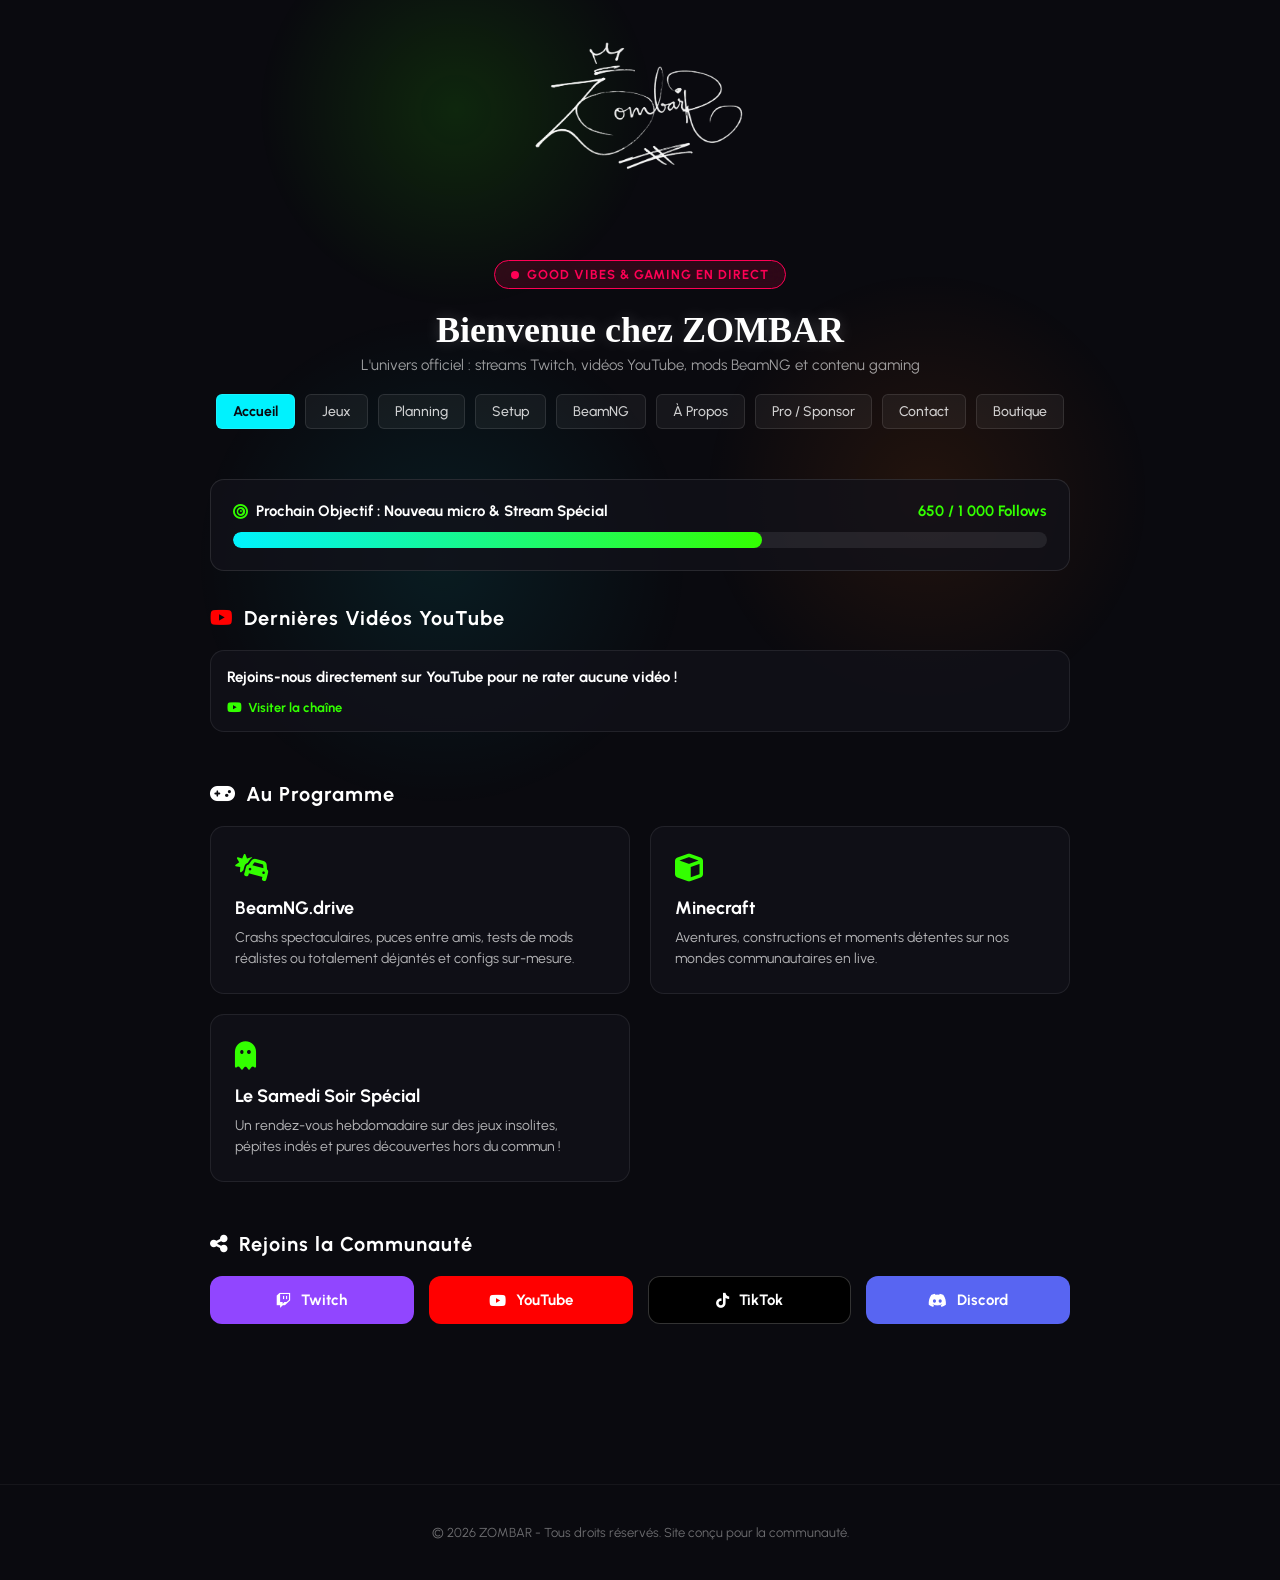
==== commit 811c5ae0: "Add files via upload" ====
--- a/index.html
+++ b/index.html
@@ -3,21 +3,241 @@
 <head>
     <meta charset="UTF-8">
     <meta name="viewport" content="width=device-width, initial-scale=1.0">
-    <title>ZOMBAR - Le Royaume</title>
-
-    <!-- Icônes / Favicon pour raccourci mobile et onglet -->
+    <title>ZOMBAR - Site Officiel | Gaming, Streams & Mods</title>
+
     <link rel="icon" type="image/jpeg" href="logo.jpg?v=11">
     <link rel="apple-touch-icon" href="logo.jpg?v=11">
     <link rel="shortcut icon" href="logo.jpg?v=11">
 
-    <!-- Script pour l'effet confettis -->
-    <script src="https://cdn.jsdelivr.net/npm/canvas-confetti@1.6.0/dist/confetti.browser.min.js"></script>
-
     <link rel="preconnect" href="https://fonts.googleapis.com">
     <link rel="preconnect" href="https://fonts.gstatic.com" crossorigin>
-    <link href="https://fonts.googleapis.com/css2?family=Permanent+Marker&family=Urbanist:wght@400;500;700&display=swap" rel="stylesheet">
+    <link href="https://fonts.googleapis.com/css2?family=Permanent+Marker&family=Urbanist:wght@400;500;700;900&display=swap" rel="stylesheet">
     <link rel="stylesheet" href="https://cdnjs.cloudflare.com/ajax/libs/font-awesome/6.5.1/css/all.min.css">
     <link rel="stylesheet" href="style.css?v=11">
+
+    <style>
+        /* Styles spécifiques à l'index */
+        .hero-banner {
+            text-align: center;
+            padding: 40px 20px 20px;
+        }
+
+        .live-badge {
+            display: inline-flex;
+            align-items: center;
+            gap: 8px;
+            background: rgba(255, 0, 85, 0.15);
+            border: 1px solid #ff0055;
+            color: #ff0055;
+            padding: 6px 16px;
+            border-radius: 20px;
+            font-size: 13px;
+            font-weight: 700;
+            margin-bottom: 20px;
+            text-transform: uppercase;
+            letter-spacing: 1px;
+        }
+
+        .live-dot {
+            width: 8px;
+            height: 8px;
+            background-color: #ff0055;
+            border-radius: 50%;
+            animation: pulse 1.5s infinite;
+        }
+
+        @keyframes pulse {
+            0% { transform: scale(0.95); box-shadow: 0 0 0 0 rgba(255, 0, 85, 0.7); }
+            70% { transform: scale(1); box-shadow: 0 0 0 10px rgba(255, 0, 85, 0); }
+            100% { transform: scale(0.95); box-shadow: 0 0 0 0 rgba(255, 0, 85, 0); }
+        }
+
+        /* Goal Box */
+        .goal-box {
+            background: var(--card-bg);
+            border: 1px solid rgba(255, 255, 255, 0.1);
+            border-radius: 14px;
+            padding: 22px;
+            margin-bottom: 35px;
+        }
+
+        .goal-header {
+            display: flex;
+            justify-content: space-between;
+            align-items: center;
+            margin-bottom: 12px;
+            font-weight: 700;
+            flex-wrap: wrap;
+            gap: 10px;
+        }
+
+        .goal-title {
+            color: #fff;
+            font-size: 15px;
+            display: flex;
+            align-items: center;
+            gap: 8px;
+        }
+
+        .goal-count {
+            color: var(--zombar-green);
+            font-size: 15px;
+            font-family: var(--font-primary);
+        }
+
+        .goal-bar-bg {
+            width: 100%;
+            height: 16px;
+            background: rgba(255, 255, 255, 0.08);
+            border-radius: 10px;
+            overflow: hidden;
+            position: relative;
+        }
+
+        .goal-bar-fill {
+            height: 100%;
+            width: 65%; /* Ajuste le pourcentage d'avancement ici */
+            background: linear-gradient(90deg, #00f2fe, var(--zombar-green));
+            border-radius: 10px;
+            transition: width 0.5s ease;
+        }
+
+        /* Flux YouTube */
+        .yt-feed-grid {
+            display: grid;
+            grid-template-columns: repeat(auto-fit, minmax(280px, 1fr));
+            gap: 20px;
+        }
+
+        .yt-card {
+            background: var(--card-bg);
+            border: 1px solid rgba(255, 255, 255, 0.08);
+            border-radius: 14px;
+            overflow: hidden;
+            display: flex;
+            flex-direction: column;
+            justify-content: space-between;
+            transition: transform 0.25s ease, border-color 0.25s ease;
+        }
+
+        .yt-card:hover {
+            transform: translateY(-4px);
+            border-color: rgba(255, 255, 255, 0.25);
+        }
+
+        .yt-card img {
+            width: 100%;
+            aspect-ratio: 16/9;
+            object-fit: cover;
+        }
+
+        .yt-card-body {
+            padding: 16px;
+            display: flex;
+            flex-direction: column;
+            gap: 12px;
+            flex-grow: 1;
+            justify-content: space-between;
+        }
+
+        .yt-card-title {
+            font-size: 15px;
+            font-weight: 700;
+            color: #fff;
+            line-height: 1.4;
+        }
+
+        .yt-card-link {
+            color: var(--zombar-green);
+            font-size: 13px;
+            font-weight: 700;
+            text-decoration: none;
+            display: inline-flex;
+            align-items: center;
+            gap: 6px;
+            transition: color 0.2s;
+        }
+
+        .yt-card-link:hover {
+            color: #fff;
+        }
+
+        /* Grid Univers Gaming */
+        .universe-grid {
+            display: grid;
+            grid-template-columns: repeat(auto-fit, minmax(280px, 1fr));
+            gap: 20px;
+            margin-top: 20px;
+        }
+
+        .universe-card {
+            background: var(--card-bg);
+            border: 1px solid rgba(255, 255, 255, 0.08);
+            border-radius: 14px;
+            padding: 24px;
+            transition: transform 0.2s, border-color 0.2s;
+        }
+
+        .universe-card:hover {
+            transform: translateY(-3px);
+            border-color: var(--steam-blue);
+        }
+
+        .universe-icon {
+            font-size: 28px;
+            color: var(--zombar-green);
+            margin-bottom: 12px;
+        }
+
+        .universe-title {
+            font-size: 18px;
+            font-weight: 700;
+            color: #fff;
+            margin-bottom: 8px;
+        }
+
+        .universe-desc {
+            font-size: 14px;
+            color: rgba(255, 255, 255, 0.7);
+            line-height: 1.5;
+        }
+
+        /* Réseaux sociaux */
+        .social-links-grid {
+            display: grid;
+            grid-template-columns: repeat(auto-fit, minmax(200px, 1fr));
+            gap: 15px;
+            margin-top: 20px;
+        }
+
+        .social-btn {
+            display: flex;
+            align-items: center;
+            justify-content: center;
+            gap: 10px;
+            padding: 14px;
+            border-radius: 12px;
+            font-weight: 700;
+            color: #fff;
+            text-decoration: none;
+            transition: transform 0.2s, box-shadow 0.2s;
+            font-size: 15px;
+        }
+
+        .social-btn:hover {
+            transform: translateY(-2px);
+        }
+
+        .social-twitch { background: #9146FF; }
+        .social-youtube { background: #FF0000; }
+        .social-tiktok { background: #000000; border: 1px solid rgba(255,255,255,0.2); }
+        .social-discord { background: #5865F2; }
+
+        .social-twitch:hover { box-shadow: 0 0 15px rgba(145, 70, 255, 0.4); }
+        .social-youtube:hover { box-shadow: 0 0 15px rgba(255, 0, 0, 0.4); }
+        .social-tiktok:hover { box-shadow: 0 0 15px rgba(255, 255, 255, 0.3); }
+        .social-discord:hover { box-shadow: 0 0 15px rgba(88, 101, 242, 0.4); }
+    </style>
 </head>
 <body>
 
@@ -29,30 +249,19 @@
 
     <header class="site-header">
         <div class="signature-container">
-            <img src="signature.png" alt="Signature Zombar" class="signature-img">
+            <a href="index.html"><img src="signature.png" alt="Signature Zombar" class="signature-img"></a>
         </div>
     </header>
 
     <main>
-        <div class="logo-wrapper">
-            <img src="logo.jpg" alt="Logo Zombar" class="logo-img">
+        <div class="hero-banner">
+            <div class="live-badge">
+                <span class="live-dot"></span> Good Vibes & Gaming en Direct
+            </div>
+            <h1 class="page-title">Bienvenue chez ZOMBAR</h1>
+            <p class="page-description">L'univers officiel : streams Twitch, vidéos YouTube, mods BeamNG et contenu gaming</p>
         </div>
 
-        <div class="hero-text">
-            <h1 class="main-title">ZOMBAR</h1>
-            <p class="sub-title">Bienvenue dans le royaume</p>
-        </div>
-
-        <div class="hero-buttons">
-            <a href="https://www.youtube.com/@zambar4487" target="_blank" class="btn-main">
-                <i class="fa-solid fa-play"></i> Voir YouTube
-            </a>
-            <a href="biography.html" class="btn-secondary">
-                <i class="fa-solid fa-user"></i> Biography
-            </a>
-        </div>
-
-        <!-- Navigation principale + Badge Live -->
         <div class="navbar-container">
             <nav>
                 <ul class="navbar">
@@ -61,124 +270,132 @@
                     <li class="nav-item"><a href="planning.html">Planning</a></li>
                     <li class="nav-item"><a href="setup.html">Setup</a></li>
                     <li class="nav-item"><a href="beamng.html">BeamNG</a></li>
+                    <li class="nav-item"><a href="a-propos.html">À Propos</a></li>
+                    <li class="nav-item"><a href="mediakit.html">Pro / Sponsor</a></li>
                     <li class="nav-item"><a href="suggestions.html">Contact</a></li>
                     <li class="nav-item"><a href="boutique.html">Boutique</a></li>
                 </ul>
             </nav>
-
-            <!-- Badge Live dynamique -->
-            <a href="https://twitch.tv/zombarytb" target="_blank" class="live-badge offline" id="twitch-live-badge">
-                <span class="pulse-dot"></span>
-                <span class="live-text">OFFLINE</span>
-            </a>
         </div>
 
-        <!-- Section Statistiques Réseaux -->
-        <div class="social-stats-wrapper">
-            <div class="social-glass-box">
-                
-                <!-- Instagram -->
-                <a href="https://instagram.com" target="_blank" class="social-card">
-                    <div class="social-icon-box"><i class="fa-brands fa-instagram"></i></div>
-                    <div class="social-count">12</div>
+        <section class="section-container">
+            <!-- BARRE D'OBJECTIF -->
+            <div class="goal-box">
+                <div class="goal-header">
+                    <span class="goal-title">
+                        <i class="fa-solid fa-bullseye" style="color: var(--zombar-green);"></i> 
+                        Prochain Objectif : Nouveau micro & Stream Spécial
+                    </span>
+                    <span class="goal-count">650 / 1 000 Follows</span>
+                </div>
+                <div class="goal-bar-bg">
+                    <div class="goal-bar-fill"></div>
+                </div>
+            </div>
+
+            <!-- DERNIÈRES VIDÉOS YOUTUBE -->
+            <h2 class="section-title"><i class="fa-brands fa-youtube" style="color: #ff0000;"></i> Dernières Vidéos YouTube</h2>
+            <div id="yt-feed" class="yt-feed-grid">
+                <p style="color: rgba(255,255,255,0.5); font-size: 14px;">Chargement des dernières vidéos...</p>
+            </div>
+
+            <!-- UNIVERSE GAMING -->
+            <h2 class="section-title" style="margin-top: 50px;"><i class="fa-solid fa-gamepad"></i> Au Programme</h2>
+            <div class="universe-grid">
+                <div class="universe-card">
+                    <div class="universe-icon"><i class="fa-solid fa-car-burst"></i></div>
+                    <div class="universe-title">BeamNG.drive</div>
+                    <p class="universe-desc">Crashs spectaculaires, puces entre amis, tests de mods réalistes ou totalement déjantés et configs sur-mesure.</p>
+                </div>
+
+                <div class="universe-card">
+                    <div class="universe-icon"><i class="fa-solid fa-cube"></i></div>
+                    <div class="universe-title">Minecraft</div>
+                    <p class="universe-desc">Aventures, constructions et moments détentes sur nos mondes communautaires en live.</p>
+                </div>
+
+                <div class="universe-card">
+                    <div class="universe-icon"><i class="fa-solid fa-ghost"></i></div>
+                    <div class="universe-title">Le Samedi Soir Spécial</div>
+                    <p class="universe-desc">Un rendez-vous hebdomadaire sur des jeux insolites, pépites indés et pures découvertes hors du commun !</p>
+                </div>
+            </div>
+
+            <!-- RÉSEAUX SOCIAUX -->
+            <h2 class="section-title" style="margin-top: 50px;"><i class="fa-solid fa-share-nodes"></i> Rejoins la Communauté</h2>
+            <div class="social-links-grid">
+                <a href="https://twitch.tv" target="_blank" class="social-btn social-twitch">
+                    <i class="fa-brands fa-twitch"></i> Twitch
                 </a>
-
-                <!-- Twitch -->
-                <a href="https://twitch.tv/zombarytb" target="_blank" class="social-card">
-                    <div class="social-icon-box"><i class="fa-brands fa-twitch"></i></div>
-                    <div class="social-count">119</div>
+                <a href="https://youtube.com" target="_blank" class="social-btn social-youtube">
+                    <i class="fa-brands fa-youtube"></i> YouTube
                 </a>
-
-                <!-- TikTok -->
-                <a href="https://www.tiktok.com/@zombarytb" target="_blank" class="social-card">
-                    <div class="social-icon-box"><i class="fa-brands fa-tiktok"></i></div>
-                    <div class="social-count">279</div>
+                <a href="https://tiktok.com" target="_blank" class="social-btn social-tiktok">
+                    <i class="fa-brands fa-tiktok"></i> TikTok
                 </a>
-
-                <!-- Discord -->
-                <a href="https://discord.gg/CXp7zteBKh" target="_blank" class="social-card">
-                    <div class="social-icon-box"><i class="fa-brands fa-discord"></i></div>
-                    <div class="social-count">50</div>
+                <a href="https://discord.com" target="_blank" class="social-btn social-discord">
+                    <i class="fa-brands fa-discord"></i> Discord
                 </a>
-
-                <!-- YouTube -->
-                <a href="https://www.youtube.com/@zambar4487" target="_blank" class="social-card">
-                    <div class="social-icon-box"><img src="logo.jpg" alt="Logo" class="custom-logo-net"></div>
-                    <div class="social-count">320</div>
-                </a>
-
-                <!-- Carte Total Communauté (Interactive) -->
-                <div class="social-card total-community-card" id="total-subs-btn">
-                    <div class="social-icon-box crown-icon">
-                        <i class="fa-solid fa-crown"></i>
-                    </div>
-                    <div class="social-count" id="total-count">780</div>
-                    <span class="total-sub-label">Total / Cliquez !</span>
-                </div>
-
-            </div>
-        </div>
-
-        <!-- SECTION : GALERIE CLIPS & HIGHLIGHTS -->
-        <section class="section-container scroll-reveal">
-            <h2 class="section-title"><i class="fa-solid fa-clapperboard"></i> Clips & Highlights</h2>
-            <div class="highlights-grid">
-                
-                <div class="clip-card">
-                    <div class="clip-thumbnail">
-                        <img src="https://img.youtube.com/vi/dQw4w9WgXcQ/hqdefault.jpg" alt="Clip Highlight 1">
-                        <a href="https://www.youtube.com/@zambar4487" target="_blank" class="play-btn-overlay">
-                            <i class="fa-solid fa-play"></i>
-                        </a>
-                    </div>
-                    <div class="clip-info">
-                        <h3>Action Folle sur BeamNG !</h3>
-                        <p>Moment épique en plein stream crash test.</p>
-                    </div>
-                </div>
-
-                <div class="clip-card">
-                    <div class="clip-thumbnail">
-                        <img src="https://img.youtube.com/vi/dQw4w9WgXcQ/hqdefault.jpg" alt="Clip Highlight 2">
-                        <a href="https://www.youtube.com/@zambar4487" target="_blank" class="play-btn-overlay">
-                            <i class="fa-solid fa-play"></i>
-                        </a>
-                    </div>
-                    <div class="clip-info">
-                        <h3>Meilleurs Fails Stream</h3>
-                        <p>La communauté a bien rigolé sur cette séquence.</p>
-                    </div>
-                </div>
-
             </div>
         </section>
-
-        <!-- SECTION : WIDGET DISCORD INTERACTIF -->
-        <section class="section-container scroll-reveal">
-            <div class="discord-widget-card">
-                <div class="discord-header">
-                    <div class="discord-brand">
-                        <i class="fa-brands fa-discord discord-logo-icon"></i>
-                        <div>
-                            <h3>Le Royaume de Zombar</h3>
-                            <span class="discord-status-text">
-                                <span class="discord-online-dot"></span> 
-                                <strong id="discord-online-count">--</strong> Membres en ligne
-                            </span>
+    </main>
+
+    <footer style="text-align: center; padding: 40px 20px; color: rgba(255,255,255,0.4); font-size: 13px; border-top: 1px solid rgba(255,255,255,0.05); margin-top: 60px;">
+        <p>&copy; 2026 ZOMBAR - Tous droits réservés. Site conçu pour la communauté.</p>
+    </footer>
+
+    <script>
+        // Remplace par ton ID de chaîne YouTube (ex: UCxxxxxxxxx)
+        const YOUTUBE_CHANNEL_ID = 'UC_VOTRE_CHANNEL_ID'; 
+
+        async function loadYouTubeVideos() {
+            const feedUrl = `https://api.rss2json.com/v1/api.json?rss_url=https://www.youtube.com/feeds/videos.xml?channel_id=${YOUTUBE_CHANNEL_ID}`;
+            const container = document.getElementById('yt-feed');
+
+            try {
+                const res = await fetch(feedUrl);
+                const data = await res.json();
+                
+                if (data.status === 'ok' && data.items && data.items.length > 0) {
+                    container.innerHTML = '';
+                    data.items.slice(0, 3).forEach(item => {
+                        const videoId = item.link.split('v=')[1];
+                        const thumb = `https://img.youtube.com/vi/${videoId}/hqdefault.jpg`;
+                        
+                        container.innerHTML += `
+                            <div class="yt-card">
+                                <img src="${thumb}" alt="${item.title}">
+                                <div class="yt-card-body">
+                                    <div class="yt-card-title">${item.title}</div>
+                                    <a href="${item.link}" target="_blank" class="yt-card-link">
+                                        <i class="fa-solid fa-play"></i> Regarder sur YouTube
+                                    </a>
+                                </div>
+                            </div>
+                        `;
+                    });
+                } else {
+                    container.innerHTML = `
+                        <div class="yt-card">
+                            <div class="yt-card-body">
+                                <div class="yt-card-title">Retrouve toutes les vidéos directement sur la chaîne YouTube ZOMBAR !</div>
+                                <a href="https://youtube.com" target="_blank" class="yt-card-link"><i class="fa-brands fa-youtube"></i> Aller sur YouTube</a>
+                            </div>
+                        </div>`;
+                }
+            } catch (err) {
+                container.innerHTML = `
+                    <div class="yt-card">
+                        <div class="yt-card-body">
+                            <div class="yt-card-title">Rejoins-nous directement sur YouTube pour ne rater aucune vidéo !</div>
+                            <a href="https://youtube.com" target="_blank" class="yt-card-link"><i class="fa-brands fa-youtube"></i> Visiter la chaîne</a>
                         </div>
-                    </div>
-                    <a href="https://discord.gg/CXp7zteBKh" target="_blank" class="btn-discord-join">
-                        Rejoindre le Discord
-                    </a>
-                </div>
-                <div class="discord-members-preview" id="discord-members-list">
-                    <!-- Avatars générés dynamiquement par le JS -->
-                </div>
-            </div>
-        </section>
-
-    </main>
-
+                    </div>`;
+            }
+        }
+
+        loadYouTubeVideos();
+    </script>
     <script src="script.js?v=11"></script>
 </body>
 </html>
--- a/style.css
+++ b/style.css
@@ -516,4 +516,131 @@
 .scroll-reveal.reveal-active {
     opacity: 1;
     transform: translateY(0);
+}
+
+/* =========================================================================
+   STYLES HARMONISÉS DES SOUS-PAGES
+   ========================================================================= */
+.page-header {
+    text-align: center;
+    margin: 10px 0 20px;
+}
+
+.page-title {
+    font-family: var(--font-title);
+    font-size: 36px;
+    color: #fff;
+    text-shadow: 0 0 15px rgba(255, 255, 255, 0.2);
+}
+
+.page-description {
+    font-size: 15px;
+    color: rgba(255, 255, 255, 0.6);
+    margin-top: 5px;
+}
+
+.grid-cards {
+    display: grid;
+    grid-template-columns: repeat(auto-fit, minmax(260px, 1fr));
+    gap: 20px;
+}
+
+.glass-card {
+    background: var(--card-bg);
+    border: 1px solid rgba(255, 255, 255, 0.08);
+    border-radius: 14px;
+    padding: 20px;
+    backdrop-filter: blur(12px);
+    transition: transform 0.2s ease, border-color 0.2s ease;
+}
+
+.glass-card:hover {
+    transform: translateY(-3px);
+    border-color: rgba(255, 255, 255, 0.2);
+}
+
+.card-title {
+    font-size: 18px;
+    font-weight: 700;
+    color: #fff;
+    margin-bottom: 10px;
+    display: flex;
+    align-items: center;
+    gap: 10px;
+}
+
+.card-icon {
+    color: var(--zombar-green);
+}
+
+.tag {
+    display: inline-block;
+    padding: 4px 10px;
+    border-radius: 20px;
+    font-size: 11px;
+    font-weight: 700;
+    text-transform: uppercase;
+    background: rgba(255, 255, 255, 0.08);
+    color: var(--steam-blue);
+    border: 1px solid rgba(0, 242, 254, 0.2);
+}
+
+.contact-form {
+    display: flex;
+    flex-direction: column;
+    gap: 15px;
+}
+
+.form-group {
+    display: flex;
+    flex-direction: column;
+    gap: 6px;
+}
+
+.form-group label {
+    font-size: 13px;
+    font-weight: 700;
+    color: rgba(255, 255, 255, 0.8);
+    text-transform: uppercase;
+    letter-spacing: 1px;
+}
+
+.form-input, .form-select, .form-textarea {
+    background: rgba(0, 0, 0, 0.4);
+    border: 1px solid rgba(255, 255, 255, 0.15);
+    border-radius: 8px;
+    padding: 12px;
+    color: #fff;
+    font-family: var(--font-primary);
+    font-size: 14px;
+    outline: none;
+    transition: border-color 0.2s;
+}
+
+.form-input:focus, .form-select:focus, .form-textarea:focus {
+    border-color: var(--steam-blue);
+}
+
+.btn-submit {
+    background: var(--zombar-green);
+    color: var(--dark-bg);
+    border: none;
+    padding: 12px 24px;
+    border-radius: 8px;
+    font-weight: 700;
+    font-size: 15px;
+    cursor: pointer;
+    transition: transform 0.2s, box-shadow 0.2s;
+}
+
+.btn-submit:hover {
+    transform: translateY(-2px);
+    box-shadow: 0 0 15px rgba(51, 255, 0, 0.4);
+}
+
+.shop-price {
+    font-size: 20px;
+    font-weight: 700;
+    color: var(--zombar-yellow);
+    margin: 10px 0;
 }
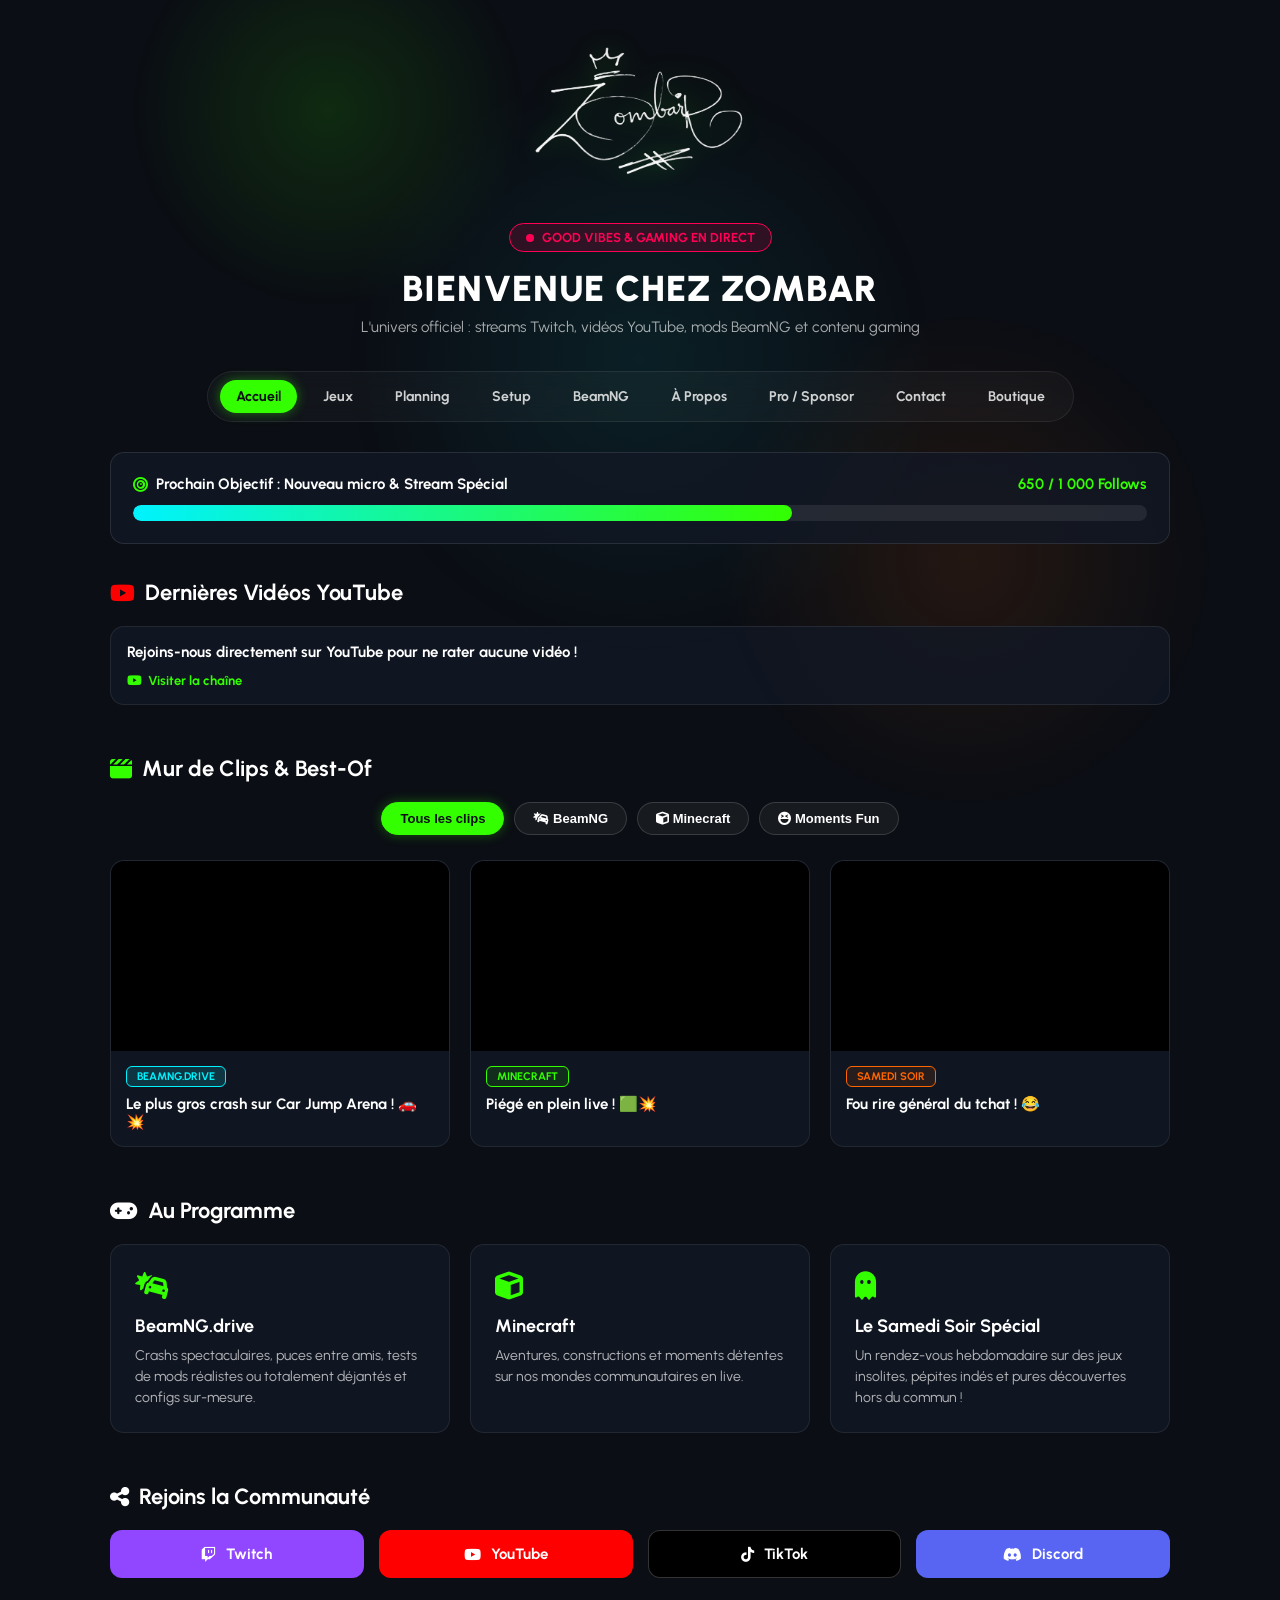
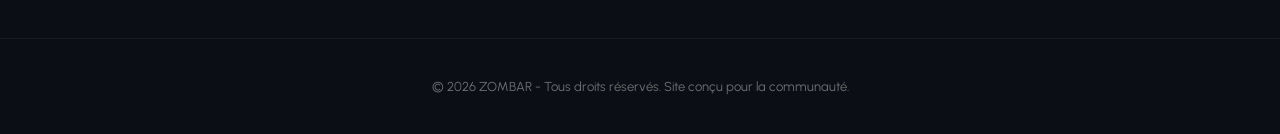
==== commit 2f3cb767: "Add files via upload" ====
--- a/index.html
+++ b/index.html
@@ -14,230 +14,6 @@
     <link href="https://fonts.googleapis.com/css2?family=Permanent+Marker&family=Urbanist:wght@400;500;700;900&display=swap" rel="stylesheet">
     <link rel="stylesheet" href="https://cdnjs.cloudflare.com/ajax/libs/font-awesome/6.5.1/css/all.min.css">
     <link rel="stylesheet" href="style.css?v=11">
-
-    <style>
-        /* Styles spécifiques à l'index */
-        .hero-banner {
-            text-align: center;
-            padding: 40px 20px 20px;
-        }
-
-        .live-badge {
-            display: inline-flex;
-            align-items: center;
-            gap: 8px;
-            background: rgba(255, 0, 85, 0.15);
-            border: 1px solid #ff0055;
-            color: #ff0055;
-            padding: 6px 16px;
-            border-radius: 20px;
-            font-size: 13px;
-            font-weight: 700;
-            margin-bottom: 20px;
-            text-transform: uppercase;
-            letter-spacing: 1px;
-        }
-
-        .live-dot {
-            width: 8px;
-            height: 8px;
-            background-color: #ff0055;
-            border-radius: 50%;
-            animation: pulse 1.5s infinite;
-        }
-
-        @keyframes pulse {
-            0% { transform: scale(0.95); box-shadow: 0 0 0 0 rgba(255, 0, 85, 0.7); }
-            70% { transform: scale(1); box-shadow: 0 0 0 10px rgba(255, 0, 85, 0); }
-            100% { transform: scale(0.95); box-shadow: 0 0 0 0 rgba(255, 0, 85, 0); }
-        }
-
-        /* Goal Box */
-        .goal-box {
-            background: var(--card-bg);
-            border: 1px solid rgba(255, 255, 255, 0.1);
-            border-radius: 14px;
-            padding: 22px;
-            margin-bottom: 35px;
-        }
-
-        .goal-header {
-            display: flex;
-            justify-content: space-between;
-            align-items: center;
-            margin-bottom: 12px;
-            font-weight: 700;
-            flex-wrap: wrap;
-            gap: 10px;
-        }
-
-        .goal-title {
-            color: #fff;
-            font-size: 15px;
-            display: flex;
-            align-items: center;
-            gap: 8px;
-        }
-
-        .goal-count {
-            color: var(--zombar-green);
-            font-size: 15px;
-            font-family: var(--font-primary);
-        }
-
-        .goal-bar-bg {
-            width: 100%;
-            height: 16px;
-            background: rgba(255, 255, 255, 0.08);
-            border-radius: 10px;
-            overflow: hidden;
-            position: relative;
-        }
-
-        .goal-bar-fill {
-            height: 100%;
-            width: 65%; /* Ajuste le pourcentage d'avancement ici */
-            background: linear-gradient(90deg, #00f2fe, var(--zombar-green));
-            border-radius: 10px;
-            transition: width 0.5s ease;
-        }
-
-        /* Flux YouTube */
-        .yt-feed-grid {
-            display: grid;
-            grid-template-columns: repeat(auto-fit, minmax(280px, 1fr));
-            gap: 20px;
-        }
-
-        .yt-card {
-            background: var(--card-bg);
-            border: 1px solid rgba(255, 255, 255, 0.08);
-            border-radius: 14px;
-            overflow: hidden;
-            display: flex;
-            flex-direction: column;
-            justify-content: space-between;
-            transition: transform 0.25s ease, border-color 0.25s ease;
-        }
-
-        .yt-card:hover {
-            transform: translateY(-4px);
-            border-color: rgba(255, 255, 255, 0.25);
-        }
-
-        .yt-card img {
-            width: 100%;
-            aspect-ratio: 16/9;
-            object-fit: cover;
-        }
-
-        .yt-card-body {
-            padding: 16px;
-            display: flex;
-            flex-direction: column;
-            gap: 12px;
-            flex-grow: 1;
-            justify-content: space-between;
-        }
-
-        .yt-card-title {
-            font-size: 15px;
-            font-weight: 700;
-            color: #fff;
-            line-height: 1.4;
-        }
-
-        .yt-card-link {
-            color: var(--zombar-green);
-            font-size: 13px;
-            font-weight: 700;
-            text-decoration: none;
-            display: inline-flex;
-            align-items: center;
-            gap: 6px;
-            transition: color 0.2s;
-        }
-
-        .yt-card-link:hover {
-            color: #fff;
-        }
-
-        /* Grid Univers Gaming */
-        .universe-grid {
-            display: grid;
-            grid-template-columns: repeat(auto-fit, minmax(280px, 1fr));
-            gap: 20px;
-            margin-top: 20px;
-        }
-
-        .universe-card {
-            background: var(--card-bg);
-            border: 1px solid rgba(255, 255, 255, 0.08);
-            border-radius: 14px;
-            padding: 24px;
-            transition: transform 0.2s, border-color 0.2s;
-        }
-
-        .universe-card:hover {
-            transform: translateY(-3px);
-            border-color: var(--steam-blue);
-        }
-
-        .universe-icon {
-            font-size: 28px;
-            color: var(--zombar-green);
-            margin-bottom: 12px;
-        }
-
-        .universe-title {
-            font-size: 18px;
-            font-weight: 700;
-            color: #fff;
-            margin-bottom: 8px;
-        }
-
-        .universe-desc {
-            font-size: 14px;
-            color: rgba(255, 255, 255, 0.7);
-            line-height: 1.5;
-        }
-
-        /* Réseaux sociaux */
-        .social-links-grid {
-            display: grid;
-            grid-template-columns: repeat(auto-fit, minmax(200px, 1fr));
-            gap: 15px;
-            margin-top: 20px;
-        }
-
-        .social-btn {
-            display: flex;
-            align-items: center;
-            justify-content: center;
-            gap: 10px;
-            padding: 14px;
-            border-radius: 12px;
-            font-weight: 700;
-            color: #fff;
-            text-decoration: none;
-            transition: transform 0.2s, box-shadow 0.2s;
-            font-size: 15px;
-        }
-
-        .social-btn:hover {
-            transform: translateY(-2px);
-        }
-
-        .social-twitch { background: #9146FF; }
-        .social-youtube { background: #FF0000; }
-        .social-tiktok { background: #000000; border: 1px solid rgba(255,255,255,0.2); }
-        .social-discord { background: #5865F2; }
-
-        .social-twitch:hover { box-shadow: 0 0 15px rgba(145, 70, 255, 0.4); }
-        .social-youtube:hover { box-shadow: 0 0 15px rgba(255, 0, 0, 0.4); }
-        .social-tiktok:hover { box-shadow: 0 0 15px rgba(255, 255, 255, 0.3); }
-        .social-discord:hover { box-shadow: 0 0 15px rgba(88, 101, 242, 0.4); }
-    </style>
 </head>
 <body>
 
@@ -296,7 +72,49 @@
             <!-- DERNIÈRES VIDÉOS YOUTUBE -->
             <h2 class="section-title"><i class="fa-brands fa-youtube" style="color: #ff0000;"></i> Dernières Vidéos YouTube</h2>
             <div id="yt-feed" class="yt-feed-grid">
-                <p style="color: rgba(255,255,255,0.5); font-size: 14px;">Chargement des dernières vidéos...</p>
+                <p style="color: rgba(255,255,255,0.5); font-size: 14px;">Chargement des dernières vidéos…</p>
+            </div>
+
+            <!-- MUR DE CLIPS -->
+            <h2 class="section-title" style="margin-top: 50px;"><i class="fa-solid fa-clapperboard" style="color: var(--zombar-green);"></i> Mur de Clips & Best-Of</h2>
+            
+            <div class="clips-filter-container">
+                <button class="clip-filter-btn active" onclick="filterClips('all', this)">Tous les clips</button>
+                <button class="clip-filter-btn" onclick="filterClips('beamng', this)"><i class="fa-solid fa-car-burst"></i> BeamNG</button>
+                <button class="clip-filter-btn" onclick="filterClips('minecraft', this)"><i class="fa-solid fa-cube"></i> Minecraft</button>
+                <button class="clip-filter-btn" onclick="filterClips('fun', this)"><i class="fa-solid fa-face-laugh-squint"></i> Moments Fun</button>
+            </div>
+
+            <div class="clips-grid">
+                <div class="clip-card" data-category="beamng">
+                    <div class="clip-media-wrapper">
+                        <iframe src="https://www.youtube.com/embed/VIDEO_ID_1" title="Clip BeamNG Zombar" allowfullscreen></iframe>
+                    </div>
+                    <div class="clip-info">
+                        <span class="clip-tag">BeamNG.drive</span>
+                        <div class="clip-title">Le plus gros crash sur Car Jump Arena ! 🚗💥</div>
+                    </div>
+                </div>
+
+                <div class="clip-card" data-category="minecraft">
+                    <div class="clip-media-wrapper">
+                        <iframe src="https://www.youtube.com/embed/VIDEO_ID_2" title="Clip Minecraft Zombar" allowfullscreen></iframe>
+                    </div>
+                    <div class="clip-info">
+                        <span class="clip-tag" style="color: var(--zombar-green); border-color: var(--zombar-green); background: rgba(51,255,0,0.1);">Minecraft</span>
+                        <div class="clip-title">Piégé en plein live ! 🟩💥</div>
+                    </div>
+                </div>
+
+                <div class="clip-card" data-category="fun">
+                    <div class="clip-media-wrapper">
+                        <iframe src="https://www.youtube.com/embed/VIDEO_ID_3" title="Clip Fun Zombar" allowfullscreen></iframe>
+                    </div>
+                    <div class="clip-info">
+                        <span class="clip-tag" style="color: var(--zombar-orange); border-color: var(--zombar-orange); background: rgba(255,102,0,0.1);">Samedi Soir</span>
+                        <div class="clip-title">Fou rire général du tchat ! 😂</div>
+                    </div>
+                </div>
             </div>
 
             <!-- UNIVERSE GAMING -->
@@ -324,18 +142,10 @@
             <!-- RÉSEAUX SOCIAUX -->
             <h2 class="section-title" style="margin-top: 50px;"><i class="fa-solid fa-share-nodes"></i> Rejoins la Communauté</h2>
             <div class="social-links-grid">
-                <a href="https://twitch.tv" target="_blank" class="social-btn social-twitch">
-                    <i class="fa-brands fa-twitch"></i> Twitch
-                </a>
-                <a href="https://youtube.com" target="_blank" class="social-btn social-youtube">
-                    <i class="fa-brands fa-youtube"></i> YouTube
-                </a>
-                <a href="https://tiktok.com" target="_blank" class="social-btn social-tiktok">
-                    <i class="fa-brands fa-tiktok"></i> TikTok
-                </a>
-                <a href="https://discord.com" target="_blank" class="social-btn social-discord">
-                    <i class="fa-brands fa-discord"></i> Discord
-                </a>
+                <a href="https://twitch.tv" target="_blank" class="social-btn social-twitch"><i class="fa-brands fa-twitch"></i> Twitch</a>
+                <a href="https://youtube.com" target="_blank" class="social-btn social-youtube"><i class="fa-brands fa-youtube"></i> YouTube</a>
+                <a href="https://tiktok.com" target="_blank" class="social-btn social-tiktok"><i class="fa-brands fa-tiktok"></i> TikTok</a>
+                <a href="https://discord.com" target="_blank" class="social-btn social-discord"><i class="fa-brands fa-discord"></i> Discord</a>
             </div>
         </section>
     </main>
@@ -344,58 +154,6 @@
         <p>&copy; 2026 ZOMBAR - Tous droits réservés. Site conçu pour la communauté.</p>
     </footer>
 
-    <script>
-        // Remplace par ton ID de chaîne YouTube (ex: UCxxxxxxxxx)
-        const YOUTUBE_CHANNEL_ID = 'UC_VOTRE_CHANNEL_ID'; 
-
-        async function loadYouTubeVideos() {
-            const feedUrl = `https://api.rss2json.com/v1/api.json?rss_url=https://www.youtube.com/feeds/videos.xml?channel_id=${YOUTUBE_CHANNEL_ID}`;
-            const container = document.getElementById('yt-feed');
-
-            try {
-                const res = await fetch(feedUrl);
-                const data = await res.json();
-                
-                if (data.status === 'ok' && data.items && data.items.length > 0) {
-                    container.innerHTML = '';
-                    data.items.slice(0, 3).forEach(item => {
-                        const videoId = item.link.split('v=')[1];
-                        const thumb = `https://img.youtube.com/vi/${videoId}/hqdefault.jpg`;
-                        
-                        container.innerHTML += `
-                            <div class="yt-card">
-                                <img src="${thumb}" alt="${item.title}">
-                                <div class="yt-card-body">
-                                    <div class="yt-card-title">${item.title}</div>
-                                    <a href="${item.link}" target="_blank" class="yt-card-link">
-                                        <i class="fa-solid fa-play"></i> Regarder sur YouTube
-                                    </a>
-                                </div>
-                            </div>
-                        `;
-                    });
-                } else {
-                    container.innerHTML = `
-                        <div class="yt-card">
-                            <div class="yt-card-body">
-                                <div class="yt-card-title">Retrouve toutes les vidéos directement sur la chaîne YouTube ZOMBAR !</div>
-                                <a href="https://youtube.com" target="_blank" class="yt-card-link"><i class="fa-brands fa-youtube"></i> Aller sur YouTube</a>
-                            </div>
-                        </div>`;
-                }
-            } catch (err) {
-                container.innerHTML = `
-                    <div class="yt-card">
-                        <div class="yt-card-body">
-                            <div class="yt-card-title">Rejoins-nous directement sur YouTube pour ne rater aucune vidéo !</div>
-                            <a href="https://youtube.com" target="_blank" class="yt-card-link"><i class="fa-brands fa-youtube"></i> Visiter la chaîne</a>
-                        </div>
-                    </div>`;
-            }
-        }
-
-        loadYouTubeVideos();
-    </script>
     <script src="script.js?v=11"></script>
 </body>
 </html>
--- a/style.css
+++ b/style.css
@@ -1,547 +1,209 @@
-/* =========================================================================
-   VARIABLES GLOBALES & RESET
-   ========================================================================= */
 :root {
-    --dark-bg: #0a0a0f;
-    --card-bg: rgba(18, 18, 26, 0.75);
+    --dark-bg: #0b0e14;
+    --card-bg: rgba(18, 24, 38, 0.75);
     --zombar-green: #33ff00;
     --zombar-orange: #ff6600;
-    --zombar-yellow: #ffd700;
     --steam-blue: #00f2fe;
-    --discord-blurple: #5865F2;
     --font-primary: 'Urbanist', sans-serif;
-    --font-title: 'Permanent Marker', cursive;
+    --font-accent: 'Permanent Marker', cursive;
 }
 
 * {
+    box-sizing: border-box;
     margin: 0;
     padding: 0;
-    box-sizing: border-box;
-}
-
-html, body {
-    width: 100%;
-    min-height: 100vh;
-    overflow-x: hidden;
-    overflow-y: auto;
 }
 
 body {
     background-color: var(--dark-bg);
     color: #ffffff;
     font-family: var(--font-primary);
+    min-height: 100vh;
+    overflow-x: hidden;
     position: relative;
 }
 
-/* =========================================================================
-   EFFETS D'ARRIÈRE-PLAN (GLOW)
-   ========================================================================= */
+/* Background Glow */
 .glow-overlay {
     position: fixed;
-    inset: 0;
+    top: 0;
+    left: 0;
+    width: 100vw;
+    height: 100vh;
     pointer-events: none;
-    z-index: 0;
+    z-index: -1;
+    overflow: hidden;
 }
 
 .glow-green {
     position: absolute;
     top: -10%;
-    left: 20%;
+    left: 10%;
     width: 400px;
     height: 400px;
-    background: radial-gradient(circle, rgba(51, 255, 0, 0.12) 0%, transparent 70%);
+    background: radial-gradient(circle, rgba(51, 255, 0, 0.12) 0%, rgba(0,0,0,0) 70%);
 }
 
 .glow-orange {
     position: absolute;
-    top: 30%;
-    right: 10%;
-    width: 450px;
-    height: 450px;
-    background: radial-gradient(circle, rgba(255, 102, 0, 0.1) 0%, transparent 70%);
+    bottom: 10%;
+    right: 5%;
+    width: 500px;
+    height: 500px;
+    background: radial-gradient(circle, rgba(255, 106, 0, 0.1) 0%, rgba(0,0,0,0) 70%);
 }
 
 .glow-blue {
     position: absolute;
-    bottom: 10%;
-    left: 15%;
-    width: 500px;
-    height: 500px;
-    background: radial-gradient(circle, rgba(0, 242, 254, 0.08) 0%, transparent 70%);
-}
-
-/* =========================================================================
-   HEADER & LOGO
-   ========================================================================= */
+    top: 40%;
+    left: 50%;
+    transform: translate(-50%, -50%);
+    width: 600px;
+    height: 600px;
+    background: radial-gradient(circle, rgba(0, 242, 254, 0.08) 0%, rgba(0,0,0,0) 70%);
+}
+
+/* Header & Logo */
 .site-header {
     display: flex;
     justify-content: center;
-    padding: 20px;
-    position: relative;
-    z-index: 10;
+    padding: 25px 20px 10px;
 }
 
 .signature-img {
     max-width: 220px;
     height: auto;
-}
-
-main {
-    position: relative;
-    z-index: 10;
-    display: flex;
-    flex-direction: column;
-    align-items: center;
-    padding-bottom: 60px;
-}
-
-.logo-wrapper {
-    margin-top: 10px;
-}
-
-.logo-img {
-    width: 130px;
-    height: 130px;
-    border-radius: 50%;
-    border: 3px solid rgba(255, 255, 255, 0.15);
-    box-shadow: 0 0 25px rgba(51, 255, 0, 0.2);
-    object-fit: cover;
-}
-
-.hero-text {
+    filter: drop-shadow(0 0 12px rgba(51, 255, 0, 0.3));
+    transition: transform 0.3s ease;
+}
+
+.signature-img:hover {
+    transform: scale(1.04);
+}
+
+.hero-banner, .page-header {
     text-align: center;
-    margin: 15px 0 25px;
-}
-
-.main-title {
-    font-family: var(--font-title);
-    font-size: 42px;
-    letter-spacing: 2px;
-    color: #fff;
-    text-shadow: 0 0 15px rgba(255, 255, 255, 0.3);
-}
-
-.sub-title {
-    font-size: 16px;
-    color: rgba(255, 255, 255, 0.6);
+    padding: 20px;
+}
+
+.page-title {
+    font-size: 36px;
+    font-weight: 900;
+    color: #fff;
     text-transform: uppercase;
-    letter-spacing: 3px;
-    margin-top: 5px;
-}
-
-/* =========================================================================
-   BOUTONS HERO & NAVIGATION
-   ========================================================================= */
-.hero-buttons {
-    display: flex;
-    gap: 15px;
-    margin-bottom: 25px;
-}
-
-.btn-main, .btn-secondary {
-    display: inline-flex;
-    align-items: center;
-    gap: 8px;
-    padding: 10px 22px;
-    border-radius: 8px;
-    text-decoration: none;
-    font-weight: 700;
-    font-size: 14px;
-    transition: transform 0.2s ease, box-shadow 0.2s ease;
-}
-
-.btn-main {
-    background: #ff0000;
-    color: #fff;
-    box-shadow: 0 0 15px rgba(255, 0, 0, 0.3);
-}
-
-.btn-secondary {
-    background: rgba(255, 255, 255, 0.1);
-    color: #fff;
-    border: 1px solid rgba(255, 255, 255, 0.15);
-}
-
-.btn-main:hover, .btn-secondary:hover {
-    transform: translateY(-2px);
-}
-
+    letter-spacing: 1px;
+}
+
+.page-description {
+    font-size: 15px;
+    color: rgba(255, 255, 255, 0.65);
+    margin-top: 8px;
+}
+
+/* Navigation */
 .navbar-container {
     display: flex;
-    flex-direction: column;
-    align-items: center;
-    margin-bottom: 30px;
+    justify-content: center;
+    padding: 15px 20px 30px;
 }
 
 .navbar {
     display: flex;
+    gap: 10px;
+    list-style: none;
     flex-wrap: wrap;
     justify-content: center;
-    gap: 10px;
-    list-style: none;
+    background: rgba(255, 255, 255, 0.03);
+    padding: 8px 12px;
+    border-radius: 30px;
+    border: 1px solid rgba(255, 255, 255, 0.08);
+    backdrop-filter: blur(10px);
 }
 
 .nav-item a {
-    display: block;
-    padding: 8px 16px;
-    background: rgba(255, 255, 255, 0.05);
-    border: 1px solid rgba(255, 255, 255, 0.1);
-    border-radius: 6px;
     color: rgba(255, 255, 255, 0.8);
     text-decoration: none;
+    padding: 8px 16px;
+    border-radius: 20px;
     font-size: 14px;
-    font-weight: 500;
-    transition: all 0.2s ease;
-}
-
-.nav-item a:hover, .active-nav {
-    background: var(--steam-blue) !important;
-    color: var(--dark-bg) !important;
-    font-weight: 700 !important;
-}
-
-/* =========================================================================
-   BADGE TWITCH "EN LIVE"
-   ========================================================================= */
-.live-badge {
-    display: inline-flex;
+    font-weight: 700;
+    transition: all 0.25s ease;
+    display: inline-block;
+}
+
+.nav-item a:hover, .nav-item a.active-nav {
+    color: var(--dark-bg);
+    background: var(--zombar-green);
+    box-shadow: 0 0 12px rgba(51, 255, 0, 0.4);
+}
+
+/* Containers */
+.section-container {
+    max-width: 1100px;
+    margin: 0 auto;
+    padding: 0 20px;
+}
+
+.section-title {
+    font-size: 22px;
+    color: #fff;
+    margin-bottom: 20px;
+    display: flex;
+    align-items: center;
+    gap: 10px;
+}
+
+/* Goal Box */
+.goal-box {
+    background: var(--card-bg);
+    border: 1px solid rgba(255, 255, 255, 0.1);
+    border-radius: 14px;
+    padding: 22px;
+    margin-bottom: 35px;
+}
+
+.goal-header {
+    display: flex;
+    justify-content: space-between;
+    align-items: center;
+    margin-bottom: 12px;
+    font-weight: 700;
+    flex-wrap: wrap;
+    gap: 10px;
+}
+
+.goal-title {
+    color: #fff;
+    font-size: 15px;
+    display: flex;
     align-items: center;
     gap: 8px;
-    padding: 6px 14px;
-    border-radius: 20px;
-    font-size: 12px;
-    font-weight: 700;
-    text-transform: uppercase;
-    text-decoration: none;
-    letter-spacing: 1px;
-    margin-top: 12px;
-    transition: all 0.3s ease;
-    backdrop-filter: blur(8px);
-}
-
-.live-badge.offline {
+}
+
+.goal-count {
+    color: var(--zombar-green);
+    font-size: 15px;
+}
+
+.goal-bar-bg {
+    width: 100%;
+    height: 16px;
     background: rgba(255, 255, 255, 0.08);
-    color: #888;
-    border: 1px solid rgba(255, 255, 255, 0.15);
-}
-
-.live-badge.offline .pulse-dot {
-    width: 8px;
-    height: 8px;
-    border-radius: 50%;
-    background: #666;
-}
-
-.live-badge.is-live {
-    background: rgba(255, 0, 55, 0.2);
-    color: #ff3355;
-    border: 1px solid #ff3355;
-    box-shadow: 0 0 15px rgba(255, 0, 85, 0.4);
-}
-
-.live-badge.is-live .pulse-dot {
-    width: 9px;
-    height: 9px;
-    border-radius: 50%;
-    background: #ff0037;
-    box-shadow: 0 0 10px #ff0037;
-    animation: livePulse 1.2s infinite alternate;
-}
-
-@keyframes livePulse {
-    0% { transform: scale(0.8); opacity: 0.5; }
-    100% { transform: scale(1.3); opacity: 1; }
-}
-
-/* =========================================================================
-   STATISTIQUES RÉSEAUX & TOTAUX
-   ========================================================================= */
-.social-stats-wrapper {
-    width: 100%;
-    max-width: 900px;
-    padding: 0 20px;
-    margin-bottom: 40px;
-}
-
-.social-glass-box {
-    display: grid;
-    grid-template-columns: repeat(auto-fit, minmax(130px, 1fr));
-    gap: 15px;
-    background: var(--card-bg);
-    border: 1px solid rgba(255, 255, 255, 0.08);
-    border-radius: 16px;
-    padding: 20px;
-    backdrop-filter: blur(12px);
-}
-
-.social-card {
-    display: flex;
-    flex-direction: column;
-    align-items: center;
-    justify-content: center;
-    padding: 15px;
-    background: rgba(255, 255, 255, 0.03);
-    border: 1px solid rgba(255, 255, 255, 0.05);
     border-radius: 10px;
-    text-decoration: none;
-    color: #fff;
-    transition: transform 0.2s ease, border-color 0.2s ease;
-}
-
-.social-card:hover {
-    transform: translateY(-3px);
-    border-color: rgba(255, 255, 255, 0.2);
-}
-
-.social-icon-box {
-    font-size: 22px;
-    margin-bottom: 6px;
-}
-
-.custom-logo-net {
-    width: 24px;
-    height: 24px;
-    border-radius: 50%;
-}
-
-.social-count {
-    font-size: 18px;
-    font-weight: 700;
-}
-
-.total-community-card {
-    cursor: pointer;
-    border: 1px solid var(--zombar-yellow);
-}
-
-.crown-icon {
-    color: var(--zombar-yellow);
-}
-
-.total-sub-label {
-    font-size: 10px;
-    text-transform: uppercase;
-    letter-spacing: 1px;
-    color: rgba(255, 255, 255, 0.7);
-    display: block;
-    margin-top: 2px;
-}
-
-/* =========================================================================
-   GALERIE CLIPS & HIGHLIGHTS
-   ========================================================================= */
-.section-container {
-    width: 100%;
-    max-width: 900px;
-    margin: 20px auto 40px;
-    padding: 0 20px;
-}
-
-.section-title {
-    font-size: 20px;
-    color: #fff;
-    margin-bottom: 20px;
-    display: flex;
-    align-items: center;
-    gap: 10px;
-    letter-spacing: 1px;
-}
-
-.highlights-grid {
+    overflow: hidden;
+}
+
+.goal-bar-fill {
+    height: 100%;
+    width: 65%;
+    background: linear-gradient(90deg, #00f2fe, var(--zombar-green));
+    border-radius: 10px;
+}
+
+/* Grid & Cards general */
+.grid-cards {
     display: grid;
     grid-template-columns: repeat(auto-fit, minmax(280px, 1fr));
-    gap: 20px;
-}
-
-.clip-card {
-    background: var(--card-bg);
-    border: 1px solid rgba(255, 255, 255, 0.1);
-    border-radius: 12px;
-    overflow: hidden;
-    transition: transform 0.3s ease, border-color 0.3s ease;
-}
-
-.clip-card:hover {
-    transform: translateY(-4px);
-    border-color: var(--zombar-yellow);
-}
-
-.clip-thumbnail {
-    position: relative;
-    width: 100%;
-    aspect-ratio: 16 / 9;
-    overflow: hidden;
-}
-
-.clip-thumbnail img {
-    width: 100%;
-    height: 100%;
-    object-fit: cover;
-    transition: transform 0.3s ease;
-}
-
-.clip-card:hover .clip-thumbnail img {
-    transform: scale(1.05);
-}
-
-.play-btn-overlay {
-    position: absolute;
-    inset: 0;
-    background: rgba(0, 0, 0, 0.4);
-    display: flex;
-    align-items: center;
-    justify-content: center;
-    color: #fff;
-    font-size: 24px;
-    text-decoration: none;
-    opacity: 0.85;
-    transition: opacity 0.3s ease, background 0.3s ease;
-}
-
-.clip-card:hover .play-btn-overlay {
-    opacity: 1;
-    background: rgba(0, 0, 0, 0.2);
-}
-
-.clip-info {
-    padding: 15px;
-}
-
-.clip-info h3 {
-    font-size: 15px;
-    color: #fff;
-    margin-bottom: 4px;
-}
-
-.clip-info p {
-    font-size: 13px;
-    color: rgba(255, 255, 255, 0.6);
-}
-
-/* =========================================================================
-   WIDGET DISCORD INTERACTIF
-   ========================================================================= */
-.discord-widget-card {
-    background: rgba(88, 101, 242, 0.08);
-    border: 1px solid rgba(88, 101, 242, 0.3);
-    border-radius: 16px;
-    padding: 24px;
-    backdrop-filter: blur(10px);
-}
-
-.discord-header {
-    display: flex;
-    align-items: center;
-    justify-content: space-between;
-    flex-wrap: wrap;
-    gap: 15px;
-}
-
-.discord-brand {
-    display: flex;
-    align-items: center;
-    gap: 15px;
-}
-
-.discord-logo-icon {
-    font-size: 36px;
-    color: var(--discord-blurple);
-}
-
-.discord-brand h3 {
-    color: #fff;
-    font-size: 18px;
-    margin: 0;
-}
-
-.discord-status-text {
-    font-size: 13px;
-    color: rgba(255, 255, 255, 0.7);
-    display: flex;
-    align-items: center;
-    gap: 6px;
-    margin-top: 4px;
-}
-
-.discord-online-dot {
-    width: 8px;
-    height: 8px;
-    border-radius: 50%;
-    background: #23a55a;
-    box-shadow: 0 0 8px #23a55a;
-}
-
-.btn-discord-join {
-    background: var(--discord-blurple);
-    color: #fff;
-    padding: 10px 20px;
-    border-radius: 8px;
-    text-decoration: none;
-    font-weight: 700;
-    font-size: 14px;
-    transition: background 0.3s ease, transform 0.2s ease;
-}
-
-.btn-discord-join:hover {
-    background: #4752C4;
-    transform: scale(1.03);
-}
-
-.discord-members-preview {
-    display: flex;
-    align-items: center;
-    gap: 10px;
-    margin-top: 20px;
-    overflow-x: auto;
-    padding-bottom: 5px;
-}
-
-.discord-avatar-item {
-    width: 36px;
-    height: 36px;
-    border-radius: 50%;
-    border: 2px solid var(--discord-blurple);
-    object-fit: cover;
-}
-
-/* =========================================================================
-   ANIMATIONS & REVEAL
-   ========================================================================= */
-.scroll-reveal {
-    opacity: 0;
-    transform: translateY(20px);
-    transition: opacity 0.6s ease, transform 0.6s ease;
-}
-
-.scroll-reveal.reveal-active {
-    opacity: 1;
-    transform: translateY(0);
-}
-
-/* =========================================================================
-   STYLES HARMONISÉS DES SOUS-PAGES
-   ========================================================================= */
-.page-header {
-    text-align: center;
-    margin: 10px 0 20px;
-}
-
-.page-title {
-    font-family: var(--font-title);
-    font-size: 36px;
-    color: #fff;
-    text-shadow: 0 0 15px rgba(255, 255, 255, 0.2);
-}
-
-.page-description {
-    font-size: 15px;
-    color: rgba(255, 255, 255, 0.6);
-    margin-top: 5px;
-}
-
-.grid-cards {
-    display: grid;
-    grid-template-columns: repeat(auto-fit, minmax(260px, 1fr));
     gap: 20px;
 }
 
@@ -549,21 +211,14 @@
     background: var(--card-bg);
     border: 1px solid rgba(255, 255, 255, 0.08);
     border-radius: 14px;
-    padding: 20px;
-    backdrop-filter: blur(12px);
-    transition: transform 0.2s ease, border-color 0.2s ease;
-}
-
-.glass-card:hover {
-    transform: translateY(-3px);
-    border-color: rgba(255, 255, 255, 0.2);
+    padding: 24px;
+    backdrop-filter: blur(10px);
 }
 
 .card-title {
     font-size: 18px;
     font-weight: 700;
     color: #fff;
-    margin-bottom: 10px;
     display: flex;
     align-items: center;
     gap: 10px;
@@ -576,71 +231,284 @@
 .tag {
     display: inline-block;
     padding: 4px 10px;
+    border-radius: 6px;
+    font-size: 11px;
+    font-weight: 700;
+    text-transform: uppercase;
+    background: rgba(0, 242, 254, 0.15);
+    color: var(--steam-blue);
+    margin-top: 8px;
+}
+
+/* Live Badge */
+.live-badge {
+    display: inline-flex;
+    align-items: center;
+    gap: 8px;
+    background: rgba(255, 0, 85, 0.15);
+    border: 1px solid #ff0055;
+    color: #ff0055;
+    padding: 6px 16px;
     border-radius: 20px;
+    font-size: 13px;
+    font-weight: 700;
+    margin-bottom: 15px;
+    text-transform: uppercase;
+}
+
+.live-dot {
+    width: 8px;
+    height: 8px;
+    background-color: #ff0055;
+    border-radius: 50%;
+}
+
+/* YouTube Feed */
+.yt-feed-grid {
+    display: grid;
+    grid-template-columns: repeat(auto-fit, minmax(280px, 1fr));
+    gap: 20px;
+}
+
+.yt-card {
+    background: var(--card-bg);
+    border: 1px solid rgba(255, 255, 255, 0.08);
+    border-radius: 14px;
+    overflow: hidden;
+    display: flex;
+    flex-direction: column;
+    justify-content: space-between;
+    transition: transform 0.25s ease;
+}
+
+.yt-card:hover {
+    transform: translateY(-4px);
+}
+
+.yt-card img {
+    width: 100%;
+    aspect-ratio: 16/9;
+    object-fit: cover;
+}
+
+.yt-card-body {
+    padding: 16px;
+    display: flex;
+    flex-direction: column;
+    gap: 12px;
+}
+
+.yt-card-title {
+    font-size: 15px;
+    font-weight: 700;
+    color: #fff;
+}
+
+.yt-card-link {
+    color: var(--zombar-green);
+    font-size: 13px;
+    font-weight: 700;
+    text-decoration: none;
+    display: inline-flex;
+    align-items: center;
+    gap: 6px;
+}
+
+/* Mur de Clips */
+.clips-filter-container {
+    display: flex;
+    justify-content: center;
+    gap: 10px;
+    flex-wrap: wrap;
+    margin-bottom: 25px;
+}
+
+.clip-filter-btn {
+    background: rgba(255, 255, 255, 0.05);
+    border: 1px solid rgba(255, 255, 255, 0.15);
+    color: #fff;
+    padding: 8px 18px;
+    border-radius: 20px;
+    font-size: 13px;
+    font-weight: 700;
+    cursor: pointer;
+    transition: all 0.25s ease;
+}
+
+.clip-filter-btn:hover, .clip-filter-btn.active {
+    background: var(--zombar-green);
+    color: var(--dark-bg);
+    border-color: var(--zombar-green);
+    box-shadow: 0 0 12px rgba(51, 255, 0, 0.3);
+}
+
+.clips-grid {
+    display: grid;
+    grid-template-columns: repeat(auto-fit, minmax(280px, 1fr));
+    gap: 20px;
+}
+
+.clip-card {
+    background: var(--card-bg);
+    border: 1px solid rgba(255, 255, 255, 0.08);
+    border-radius: 14px;
+    overflow: hidden;
+    display: flex;
+    flex-direction: column;
+    transition: transform 0.25s ease;
+}
+
+.clip-card:hover {
+    transform: translateY(-4px);
+}
+
+.clip-media-wrapper {
+    position: relative;
+    width: 100%;
+    padding-top: 56.25%;
+    background: #000;
+}
+
+.clip-media-wrapper iframe {
+    position: absolute;
+    top: 0;
+    left: 0;
+    width: 100%;
+    height: 100%;
+    border: 0;
+}
+
+.clip-info {
+    padding: 15px;
+    display: flex;
+    flex-direction: column;
+    gap: 8px;
+}
+
+.clip-tag {
+    display: inline-block;
+    align-self: flex-start;
+    padding: 3px 10px;
+    border-radius: 6px;
     font-size: 11px;
     font-weight: 700;
     text-transform: uppercase;
-    background: rgba(255, 255, 255, 0.08);
+    background: rgba(0, 242, 254, 0.15);
     color: var(--steam-blue);
-    border: 1px solid rgba(0, 242, 254, 0.2);
-}
-
+    border: 1px solid var(--steam-blue);
+}
+
+.clip-title {
+    font-size: 15px;
+    font-weight: 700;
+    color: #fff;
+}
+
+/* Universe Grid */
+.universe-grid {
+    display: grid;
+    grid-template-columns: repeat(auto-fit, minmax(280px, 1fr));
+    gap: 20px;
+}
+
+.universe-card {
+    background: var(--card-bg);
+    border: 1px solid rgba(255, 255, 255, 0.08);
+    border-radius: 14px;
+    padding: 24px;
+}
+
+.universe-icon {
+    font-size: 28px;
+    color: var(--zombar-green);
+    margin-bottom: 12px;
+}
+
+.universe-title {
+    font-size: 18px;
+    font-weight: 700;
+    color: #fff;
+    margin-bottom: 8px;
+}
+
+.universe-desc {
+    font-size: 14px;
+    color: rgba(255, 255, 255, 0.7);
+    line-height: 1.5;
+}
+
+/* Réseaux sociaux */
+.social-links-grid {
+    display: grid;
+    grid-template-columns: repeat(auto-fit, minmax(200px, 1fr));
+    gap: 15px;
+}
+
+.social-btn {
+    display: flex;
+    align-items: center;
+    justify-content: center;
+    gap: 10px;
+    padding: 14px;
+    border-radius: 12px;
+    font-weight: 700;
+    color: #fff;
+    text-decoration: none;
+    transition: transform 0.2s;
+    font-size: 15px;
+}
+
+.social-btn:hover { transform: translateY(-2px); }
+.social-twitch { background: #9146FF; }
+.social-youtube { background: #FF0000; }
+.social-tiktok { background: #000000; border: 1px solid rgba(255,255,255,0.2); }
+.social-discord { background: #5865F2; }
+
+/* Contact Form */
 .contact-form {
     display: flex;
     flex-direction: column;
-    gap: 15px;
+    gap: 18px;
 }
 
 .form-group {
     display: flex;
     flex-direction: column;
-    gap: 6px;
+    gap: 8px;
 }
 
 .form-group label {
-    font-size: 13px;
-    font-weight: 700;
-    color: rgba(255, 255, 255, 0.8);
-    text-transform: uppercase;
-    letter-spacing: 1px;
+    font-size: 14px;
+    font-weight: 700;
+    color: rgba(255, 255, 255, 0.9);
 }
 
 .form-input, .form-select, .form-textarea {
+    width: 100%;
+    padding: 12px 16px;
     background: rgba(0, 0, 0, 0.4);
     border: 1px solid rgba(255, 255, 255, 0.15);
-    border-radius: 8px;
-    padding: 12px;
+    border-radius: 10px;
     color: #fff;
     font-family: var(--font-primary);
     font-size: 14px;
+}
+
+.form-input:focus, .form-select:focus, .form-textarea:focus {
     outline: none;
-    transition: border-color 0.2s;
-}
-
-.form-input:focus, .form-select:focus, .form-textarea:focus {
-    border-color: var(--steam-blue);
+    border-color: var(--zombar-green);
 }
 
 .btn-submit {
     background: var(--zombar-green);
     color: var(--dark-bg);
     border: none;
-    padding: 12px 24px;
-    border-radius: 8px;
+    padding: 14px;
+    border-radius: 10px;
     font-weight: 700;
     font-size: 15px;
     cursor: pointer;
-    transition: transform 0.2s, box-shadow 0.2s;
-}
-
-.btn-submit:hover {
-    transform: translateY(-2px);
-    box-shadow: 0 0 15px rgba(51, 255, 0, 0.4);
-}
-
-.shop-price {
-    font-size: 20px;
-    font-weight: 700;
-    color: var(--zombar-yellow);
-    margin: 10px 0;
-}+    transition: transform 0.2s;
+}
+
+.btn-submit:hover { transform: translateY(-2px); }
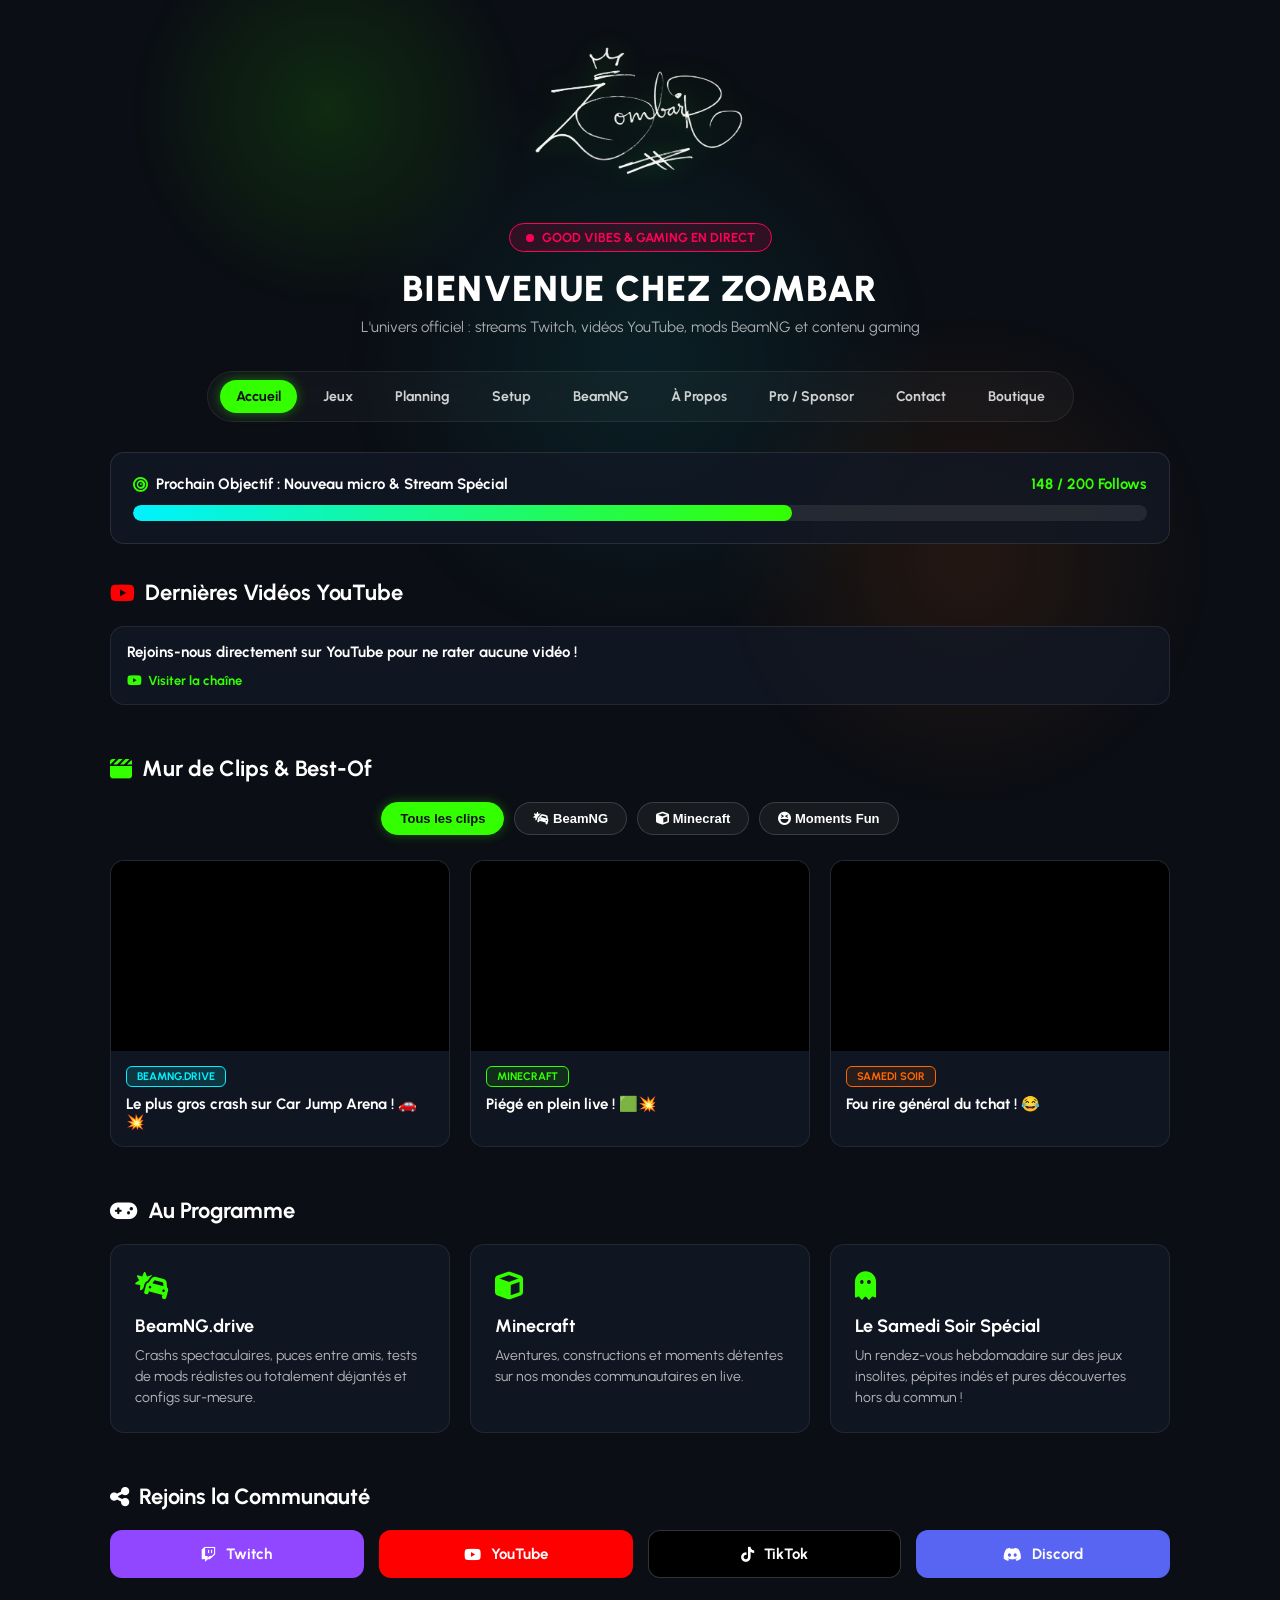
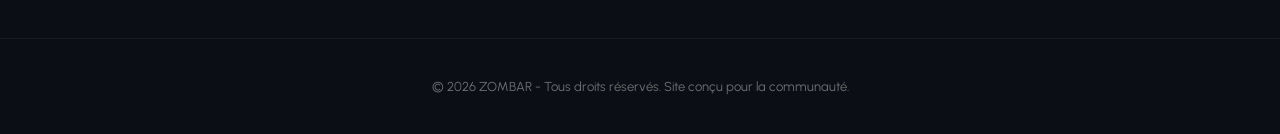
==== commit 7ab96e92: "Update index.html" ====
--- a/index.html
+++ b/index.html
@@ -62,7 +62,7 @@
                         <i class="fa-solid fa-bullseye" style="color: var(--zombar-green);"></i> 
                         Prochain Objectif : Nouveau micro & Stream Spécial
                     </span>
-                    <span class="goal-count">650 / 1 000 Follows</span>
+                    <span class="goal-count">148 / 200 Follows</span>
                 </div>
                 <div class="goal-bar-bg">
                     <div class="goal-bar-fill"></div>
@@ -156,4 +156,4 @@
 
     <script src="script.js?v=11"></script>
 </body>
-</html>+</html>
